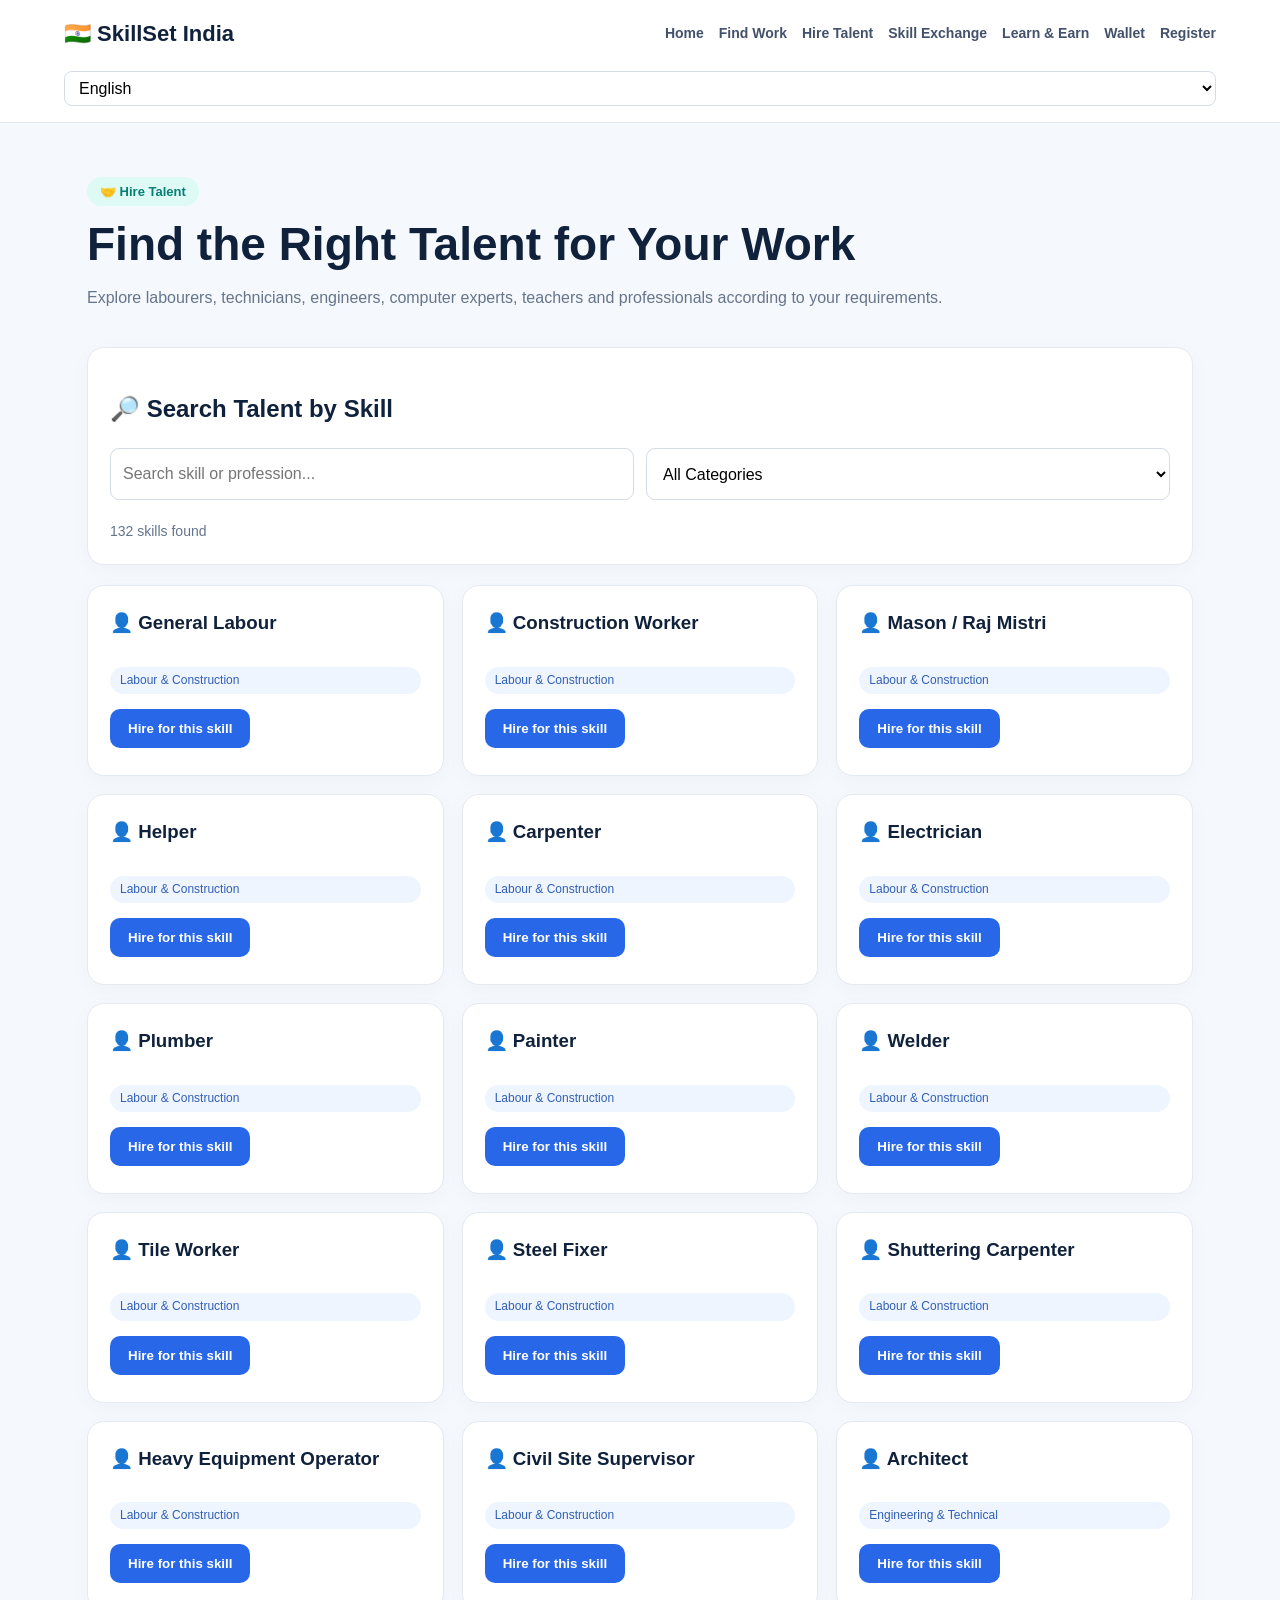
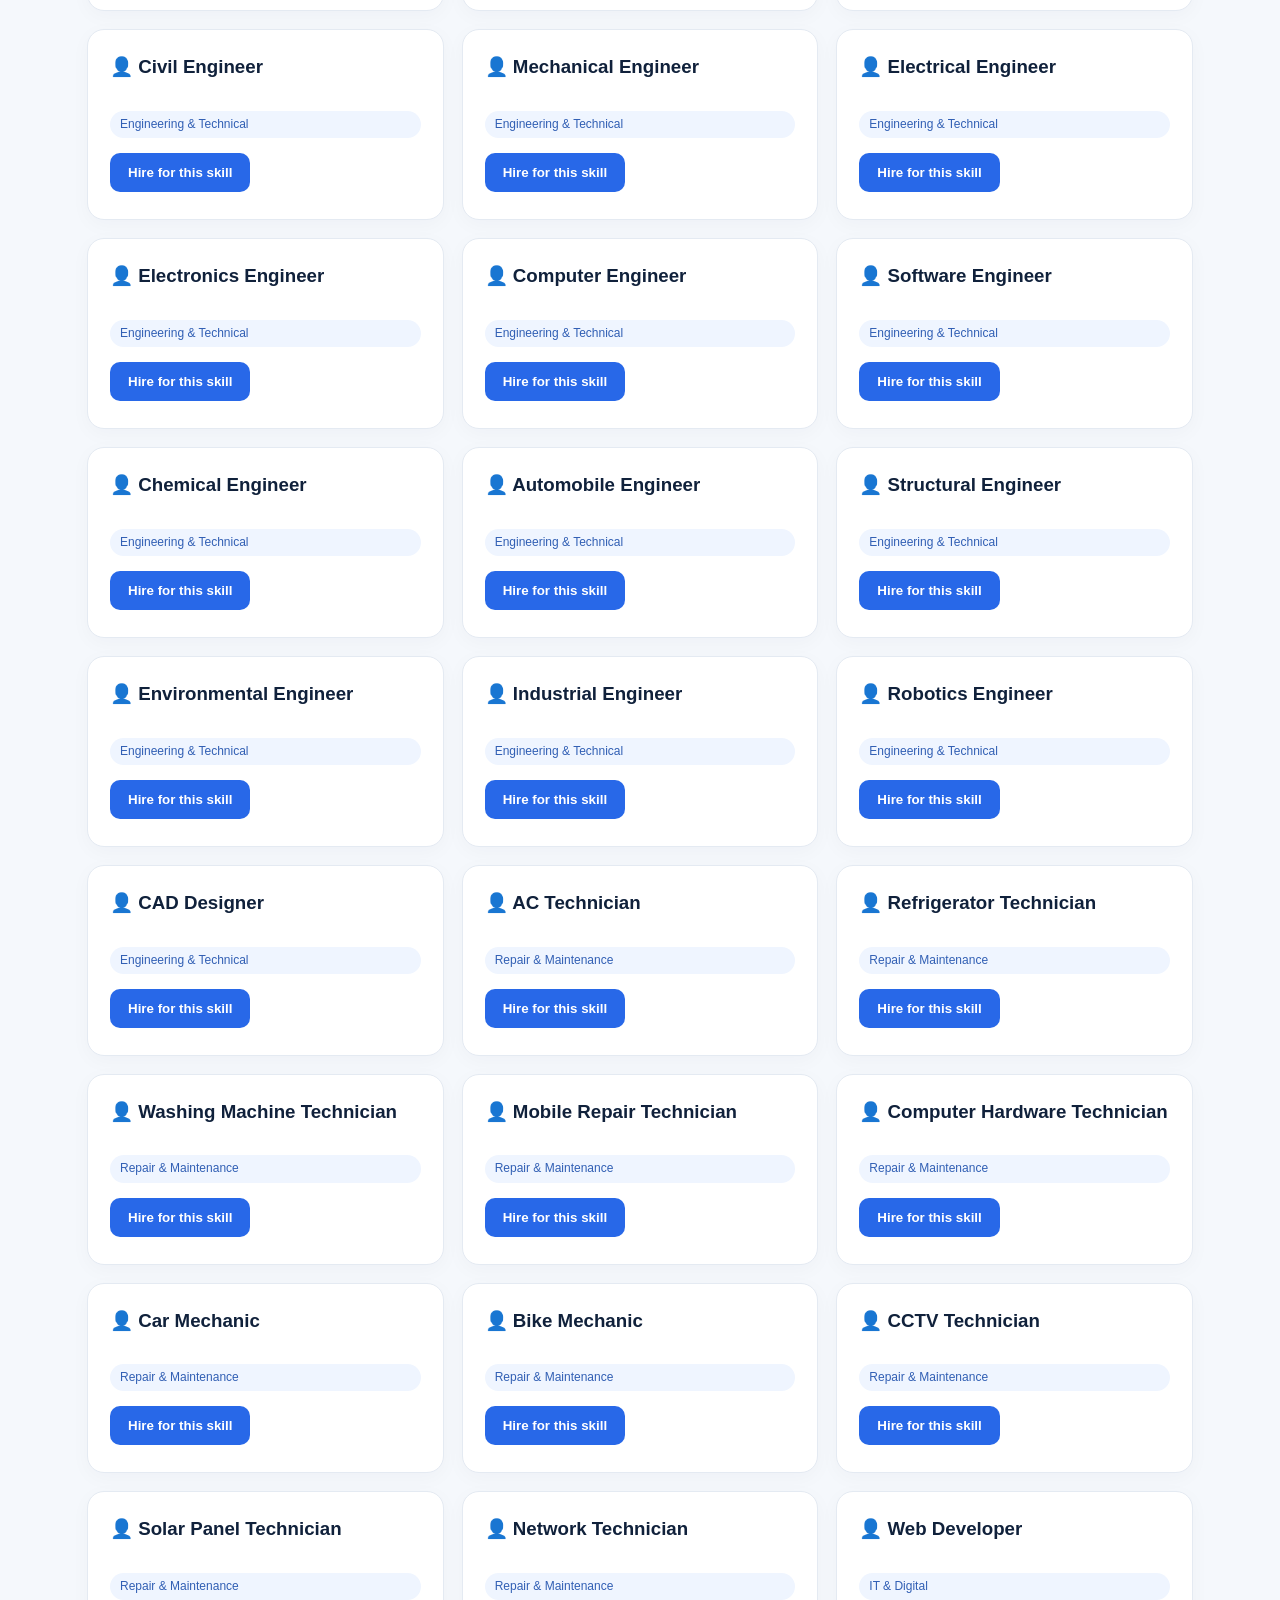
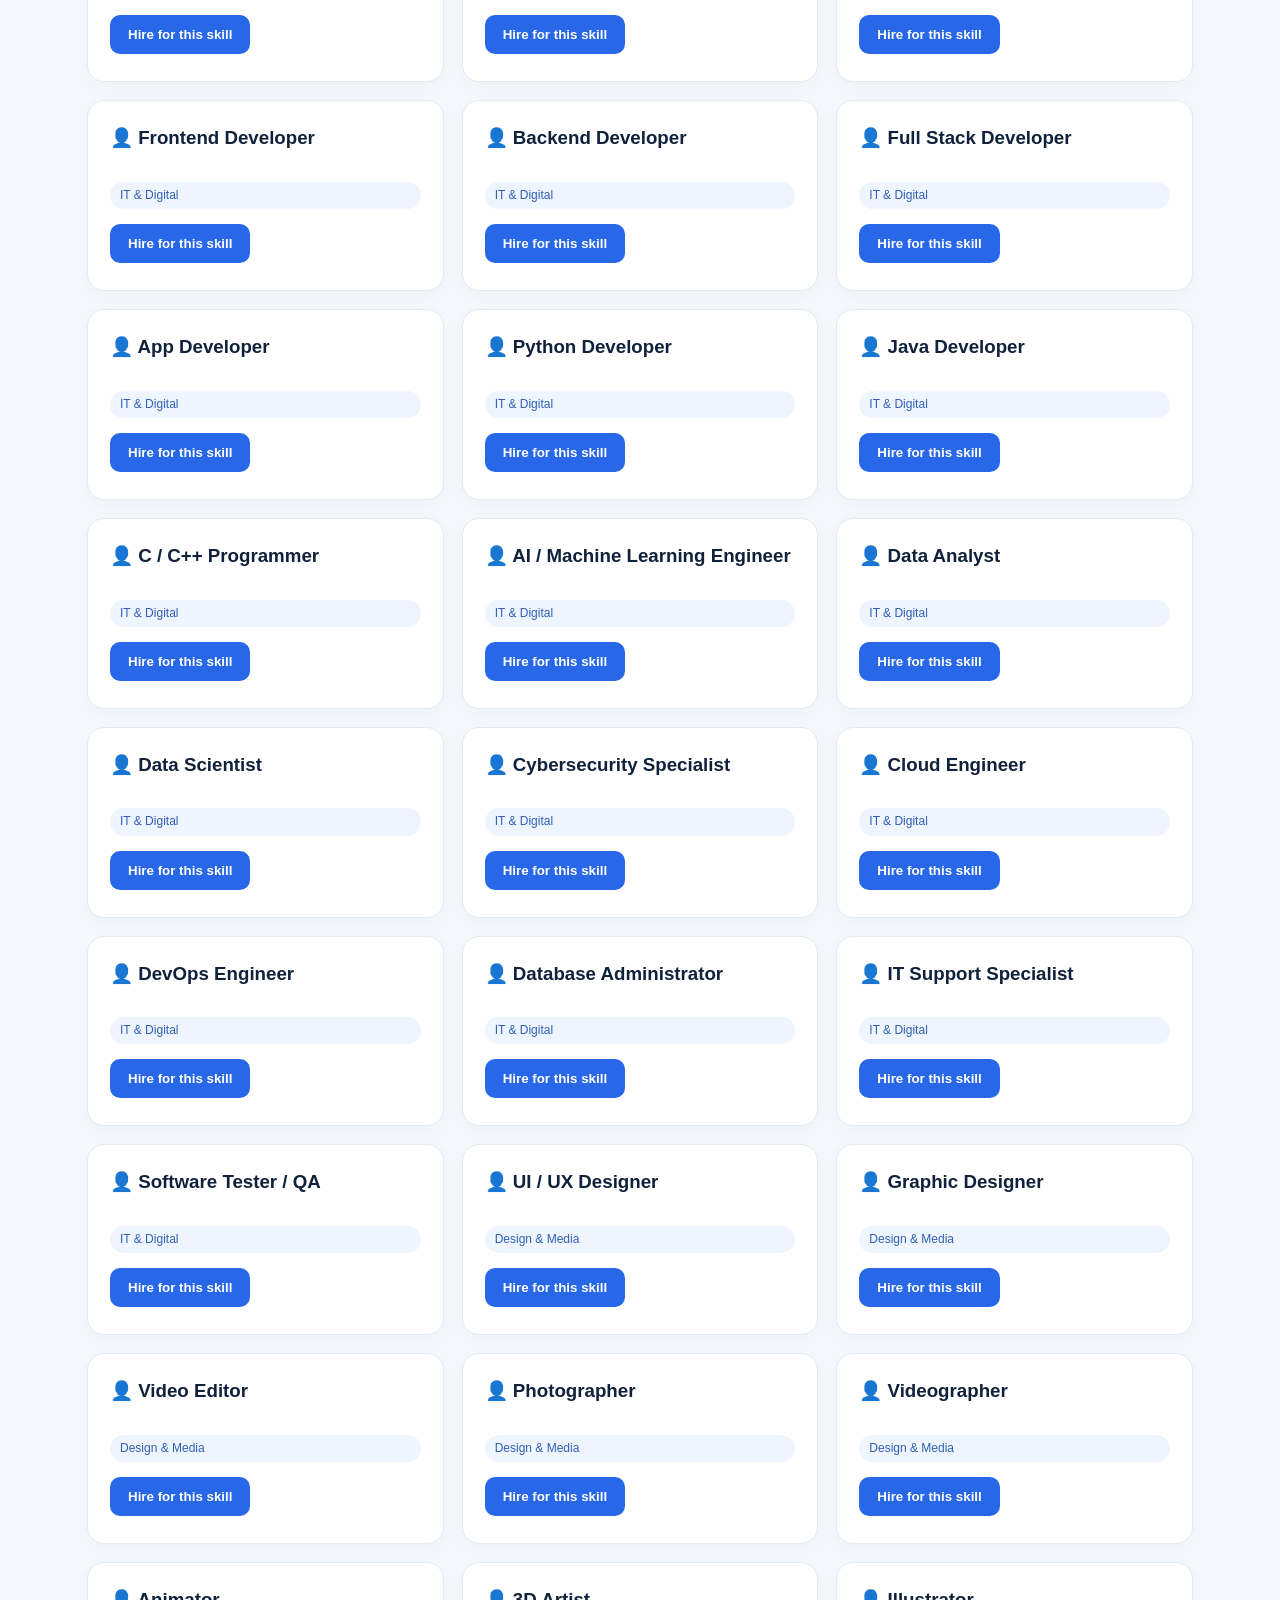
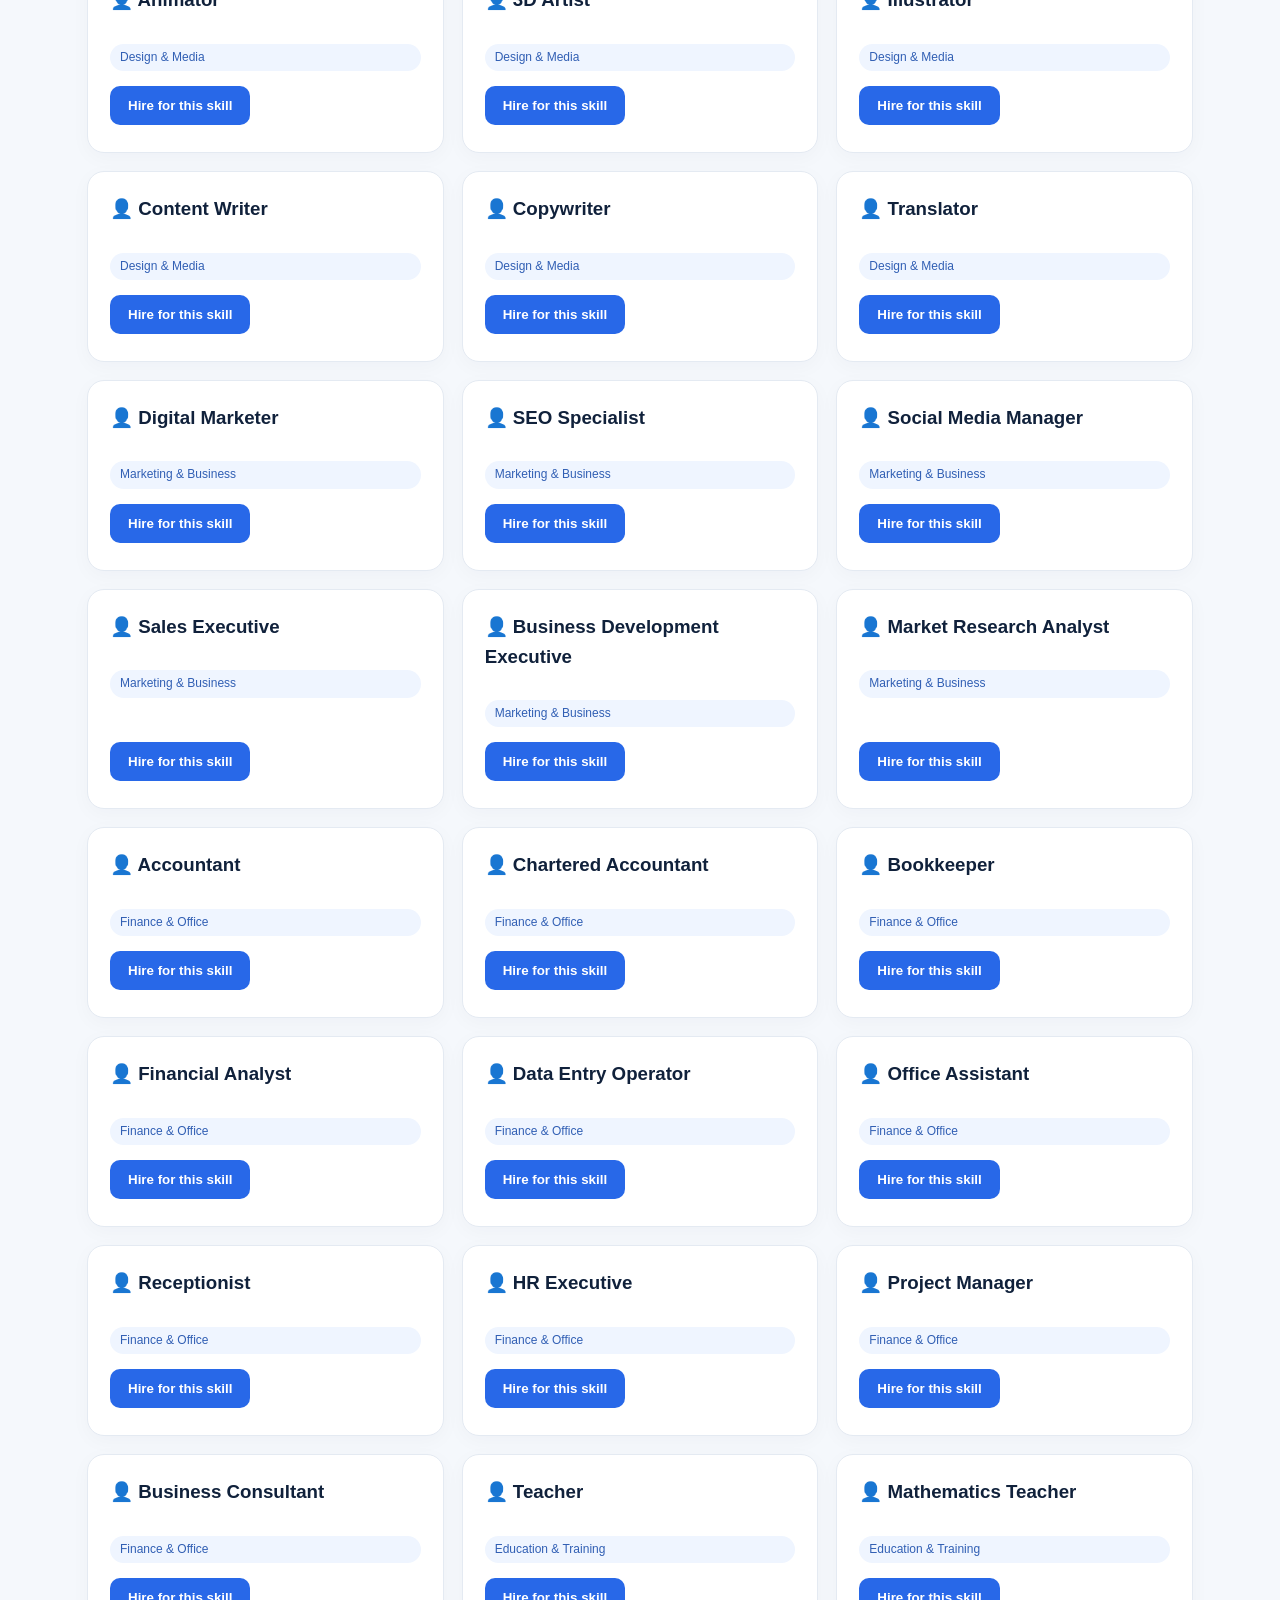
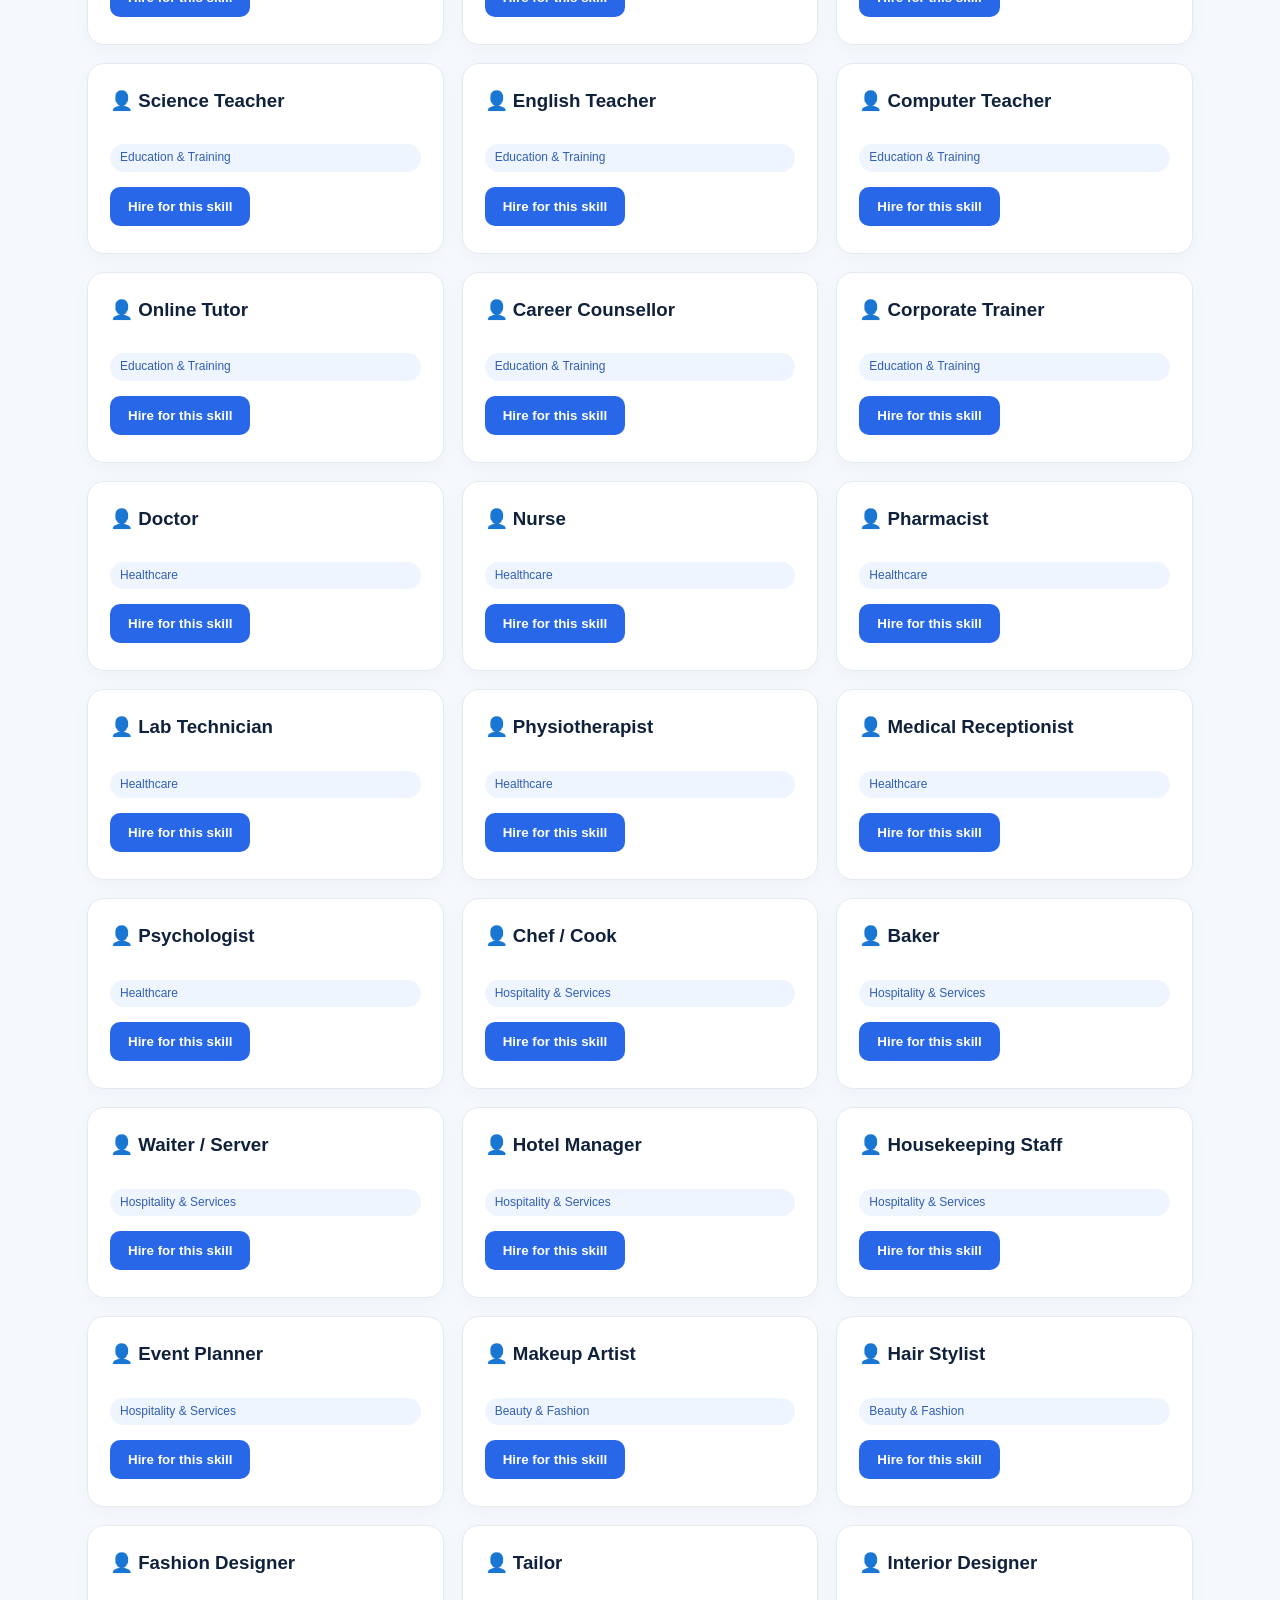
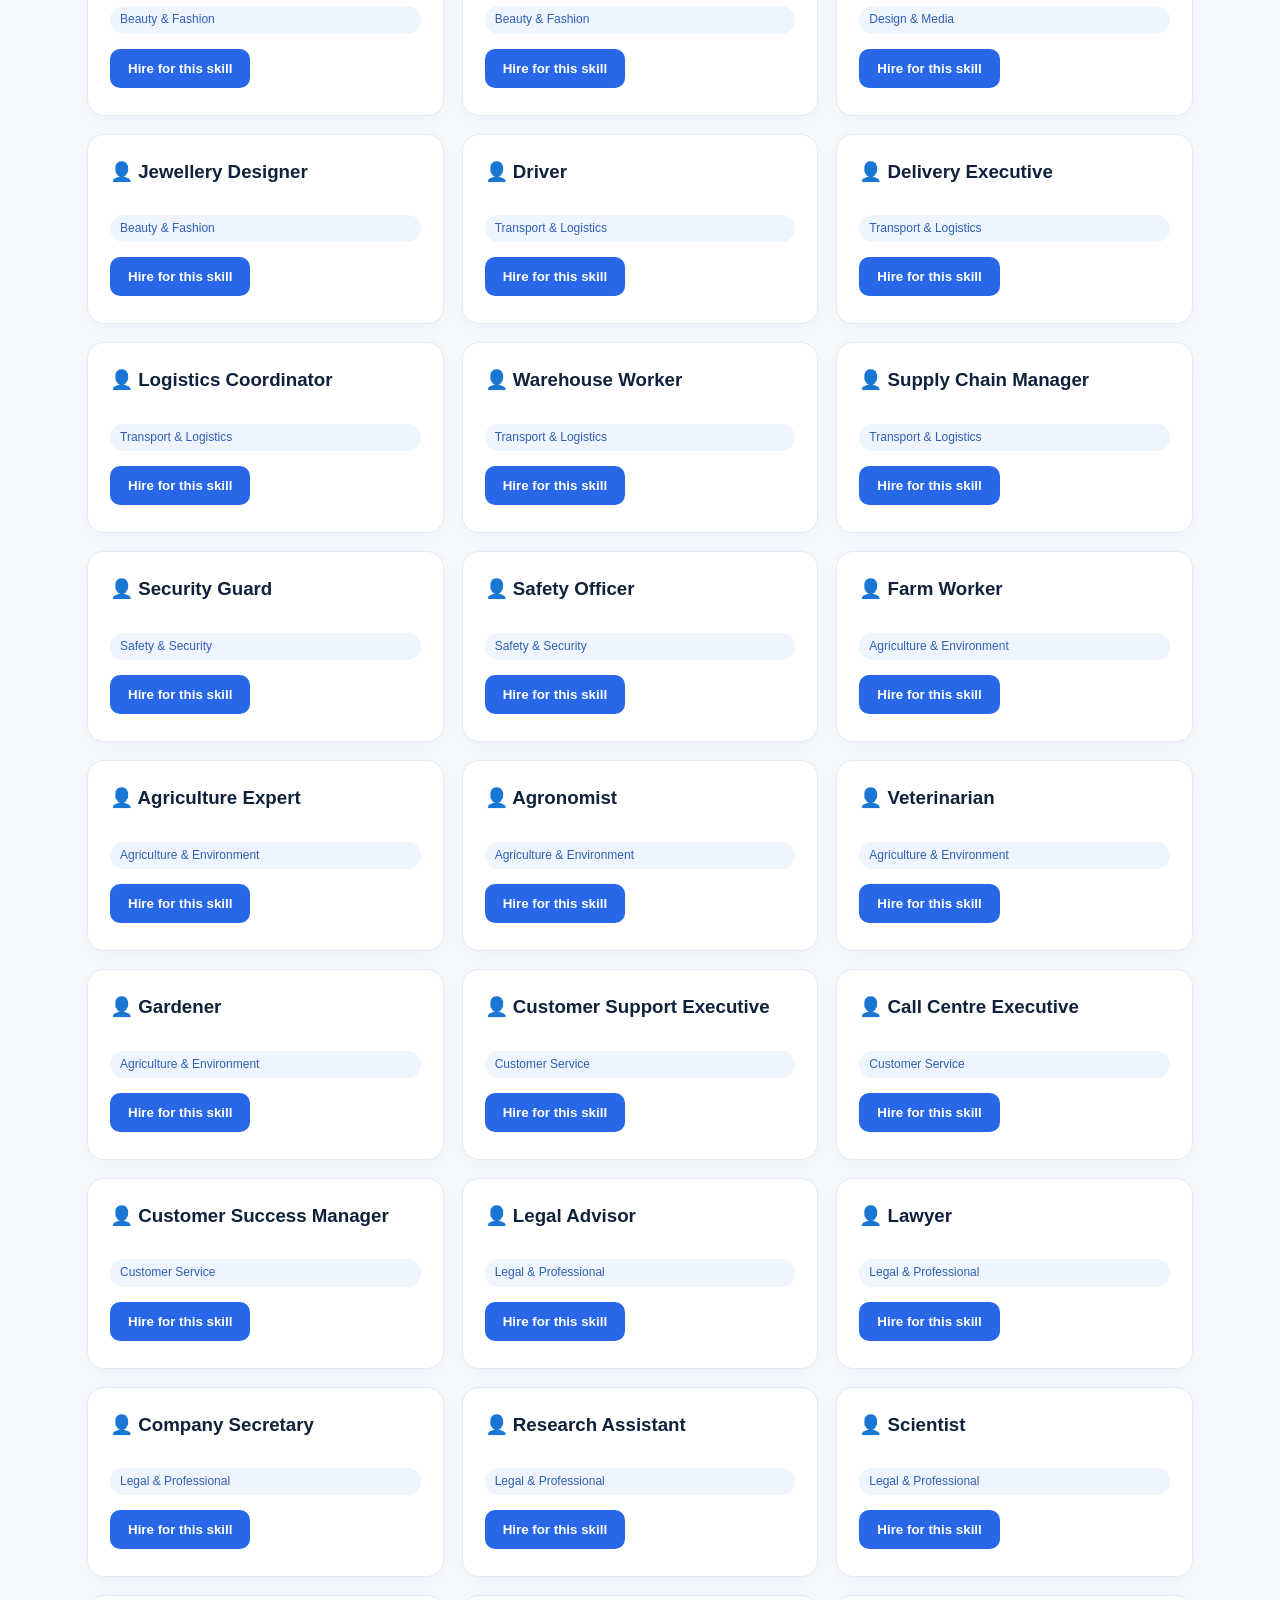
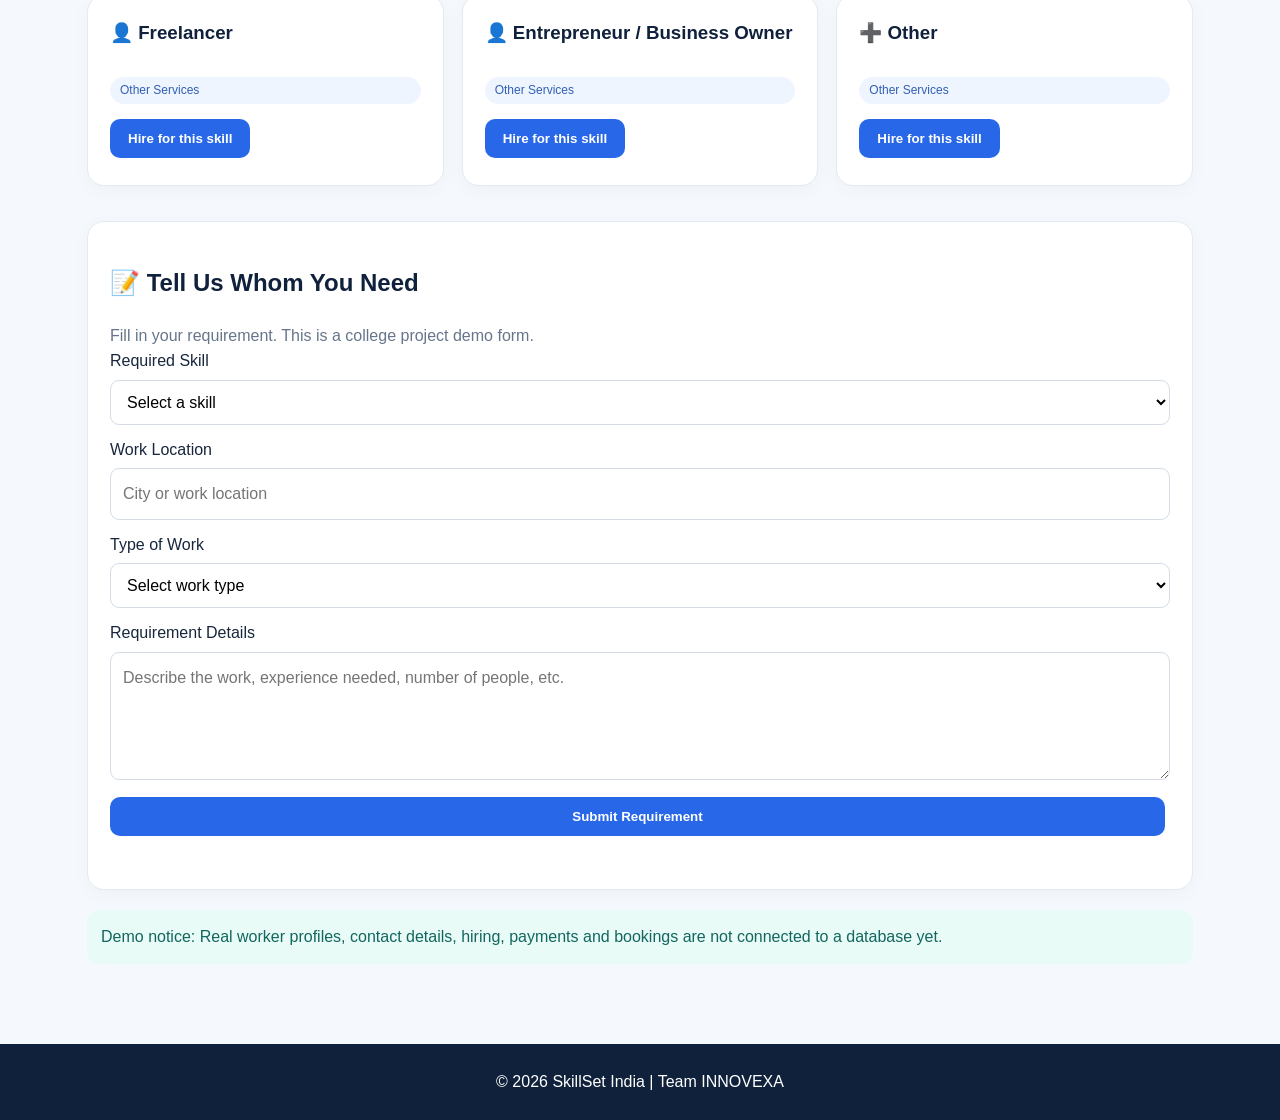
==== hire.html @ a75256fe "Add files via upload" ====
<!DOCTYPE html>
<html lang="en">
<head>
  <meta charset="UTF-8">
  <meta name="viewport" content="width=device-width, initial-scale=1.0">
  <title>Hire Talent | SkillSet India</title>
  <link rel="stylesheet" href="style.css">

  <style>
    .page-tools {
      display: grid;
      grid-template-columns: repeat(auto-fit, minmax(220px, 1fr));
      gap: 12px;
      margin: 20px 0;
    }

    .page-tools input,
    .page-tools select,
    .hire-form input,
    .hire-form select,
    .hire-form textarea {
      width: 100%;
      padding: 12px;
      border: 1px solid #d5dce5;
      border-radius: 9px;
      box-sizing: border-box;
      font: inherit;
    }

    .skill-card {
      display: flex;
      flex-direction: column;
      gap: 10px;
    }

    .skill-card p { line-height: 1.5; }

    .skill-actions {
      display: flex;
      flex-wrap: wrap;
      gap: 8px;
      margin-top: auto;
    }

    .hire-form {
      display: grid;
      gap: 12px;
    }

    .hire-form label {
      display: grid;
      gap: 6px;
    }

    .small-note {
      color: #64748b;
      font-size: 14px;
    }

    .empty-state {
      display: none;
      padding: 20px;
      text-align: center;
    }

    .language-control {
      padding: 7px 10px;
      border: 1px solid #d5dce5;
      border-radius: 8px;
      font: inherit;
      cursor: pointer;
    }
  </style>
</head>

<body>

<header class="navbar">
  <a class="logo" href="index.html">🇮🇳 SkillSet India</a>

  <nav>
    <a href="index.html" data-en="Home" data-hi="होम">Home</a>
    <a href="jobs.html" data-en="Find Work" data-hi="काम खोजें">Find Work</a>
    <a href="hire.html" data-en="Hire Talent" data-hi="काम पर रखें">Hire Talent</a>
    <a href="skills.html" data-en="Skill Exchange" data-hi="कौशल साझा करें">Skill Exchange</a>
    <a href="learn.html" data-en="Learn & Earn" data-hi="सीखें और कमाएँ">Learn & Earn</a>
    <a href="wallet.html" data-en="Wallet" data-hi="वॉलेट">Wallet</a>
    <a href="register.html" data-en="Register" data-hi="रजिस्टर करें">Register</a>
  </nav>

  <select id="siteLanguage" class="language-control" aria-label="Select language">
    <option value="en">English</option>
    <option value="hi">हिन्दी</option>
  </select>
</header>

<main class="container">

  <section class="page-title">
    <span class="badge" data-en="🤝 Hire Talent" data-hi="🤝 लोगों को काम पर रखें">
      🤝 Hire Talent
    </span>

    <h1
      data-en="Find the Right Talent for Your Work"
      data-hi="अपने काम के लिए सही व्यक्ति खोजें">
      Find the Right Talent for Your Work
    </h1>

    <p
      data-en="Explore labourers, technicians, engineers, computer experts, teachers and professionals according to your requirements."
      data-hi="अपनी ज़रूरत के अनुसार मज़दूर, तकनीशियन, इंजीनियर, कंप्यूटर विशेषज्ञ, शिक्षक और अन्य पेशेवर खोजें।">
      Explore labourers, technicians, engineers, computer experts, teachers and professionals according to your requirements.
    </p>
  </section>

  <section class="card">
    <h2 data-en="🔎 Search Talent by Skill" data-hi="🔎 कौशल के अनुसार लोगों को खोजें">
      🔎 Search Talent by Skill
    </h2>

    <div class="page-tools">
      <input
        id="skillSearch"
        type="search"
        data-placeholder-en="Search skill or profession..."
        data-placeholder-hi="कौशल या पेशा खोजें..."
        placeholder="Search skill or profession...">

      <select id="categoryFilter" aria-label="Filter by category">
        <option value="" data-en="All Categories" data-hi="सभी श्रेणियाँ">
          All Categories
        </option>
      </select>
    </div>

    <p id="resultCount" class="small-note" aria-live="polite"></p>
  </section>

  <section id="skillResults" class="grid"></section>

  <div id="emptyState" class="card empty-state">
    <h3 data-en="Skill not found?" data-hi="कौशल नहीं मिला?">Skill not found?</h3>

    <p
      data-en="Choose Other Skill and enter your requirement."
      data-hi="Other Skill चुनें और अपनी ज़रूरत लिखें।">
      Choose Other Skill and enter your requirement.
    </p>

    <button
      class="btn"
      type="button"
      onclick="selectOther()"
      data-en="Add Other Skill"
      data-hi="अन्य कौशल जोड़ें">
      Add Other Skill
    </button>
  </div>

  <section class="card" id="requirementSection" style="margin-top:30px">
    <h2 data-en="📝 Tell Us Whom You Need" data-hi="📝 बताएं आपको किस व्यक्ति की ज़रूरत है">
      📝 Tell Us Whom You Need
    </h2>

    <p
      data-en="Fill in your requirement. This is a college project demo form."
      data-hi="अपनी ज़रूरत की जानकारी भरें। यह कॉलेज प्रोजेक्ट का डेमो फ़ॉर्म है।">
      Fill in your requirement. This is a college project demo form.
    </p>

    <form id="hireForm" class="hire-form">

      <label>
        <span data-en="Required Skill" data-hi="ज़रूरी कौशल">Required Skill</span>
        <select id="requiredSkill" required>
          <option value="" data-en="Select a skill" data-hi="कौशल चुनें">
            Select a skill
          </option>
        </select>
      </label>

      <label id="otherSkillLabel" style="display:none">
        <span data-en="Enter Your Skill / Profession" data-hi="अपना कौशल / पेशा लिखें">
          Enter Your Skill / Profession
        </span>

        <input
          id="otherSkill"
          type="text"
          data-placeholder-en="Example: Robotics Engineer"
          data-placeholder-hi="उदाहरण: रोबोटिक्स इंजीनियर"
          placeholder="Example: Robotics Engineer">
      </label>

      <label>
        <span data-en="Work Location" data-hi="काम की जगह">Work Location</span>
        <input
          id="workLocation"
          type="text"
          data-placeholder-en="City or work location"
          data-placeholder-hi="शहर या काम की जगह"
          placeholder="City or work location"
          required>
      </label>

      <label>
        <span data-en="Type of Work" data-hi="काम का प्रकार">Type of Work</span>

        <select id="workType" required>
          <option value="" data-en="Select work type" data-hi="काम का प्रकार चुनें">Select work type</option>
          <option value="Full-time" data-en="Full-time" data-hi="पूर्णकालिक">Full-time</option>
          <option value="Part-time" data-en="Part-time" data-hi="अंशकालिक">Part-time</option>
          <option value="Contract" data-en="Contract" data-hi="अनुबंध">Contract</option>
          <option value="Freelance" data-en="Freelance" data-hi="फ्रीलांस">Freelance</option>
          <option value="Temporary / Daily Work" data-en="Temporary / Daily Work" data-hi="अस्थायी / दैनिक काम">Temporary / Daily Work</option>
          <option value="Internship" data-en="Internship" data-hi="इंटर्नशिप">Internship</option>
        </select>
      </label>

      <label>
        <span data-en="Requirement Details" data-hi="काम की पूरी जानकारी">
          Requirement Details
        </span>

        <textarea
          id="requirementDetails"
          rows="4"
          data-placeholder-en="Describe the work, experience needed, number of people, etc."
          data-placeholder-hi="काम, ज़रूरी अनुभव, लोगों की संख्या आदि के बारे में बताएं।"
          placeholder="Describe the work, experience needed, number of people, etc."></textarea>
      </label>

      <button class="btn" type="submit"
        data-en="Submit Requirement" data-hi="ज़रूरत सबमिट करें">
        Submit Requirement
      </button>

      <p id="formMessage" class="small-note" aria-live="polite"></p>
    </form>
  </section>

  <div
    class="notice"
    data-en="Demo notice: Real worker profiles, contact details, hiring, payments and bookings are not connected to a database yet."
    data-hi="डेमो सूचना: वास्तविक कामगारों की प्रोफ़ाइल, संपर्क विवरण, भर्ती, भुगतान और बुकिंग अभी किसी डेटाबेस से जुड़े नहीं हैं।">
    Demo notice: Real worker profiles, contact details, hiring, payments and bookings are not connected to a database yet.
  </div>

</main>

<footer>© 2026 SkillSet India | Team INNOVEXA</footer>

<script>
const skills = [
  ["General Labour","Labour & Construction"],
  ["Construction Worker","Labour & Construction"],
  ["Mason / Raj Mistri","Labour & Construction"],
  ["Helper","Labour & Construction"],
  ["Carpenter","Labour & Construction"],
  ["Electrician","Labour & Construction"],
  ["Plumber","Labour & Construction"],
  ["Painter","Labour & Construction"],
  ["Welder","Labour & Construction"],
  ["Tile Worker","Labour & Construction"],
  ["Steel Fixer","Labour & Construction"],
  ["Shuttering Carpenter","Labour & Construction"],
  ["Heavy Equipment Operator","Labour & Construction"],
  ["Civil Site Supervisor","Labour & Construction"],

  ["Architect","Engineering & Technical"],
  ["Civil Engineer","Engineering & Technical"],
  ["Mechanical Engineer","Engineering & Technical"],
  ["Electrical Engineer","Engineering & Technical"],
  ["Electronics Engineer","Engineering & Technical"],
  ["Computer Engineer","Engineering & Technical"],
  ["Software Engineer","Engineering & Technical"],
  ["Chemical Engineer","Engineering & Technical"],
  ["Automobile Engineer","Engineering & Technical"],
  ["Structural Engineer","Engineering & Technical"],
  ["Environmental Engineer","Engineering & Technical"],
  ["Industrial Engineer","Engineering & Technical"],
  ["Robotics Engineer","Engineering & Technical"],
  ["CAD Designer","Engineering & Technical"],

  ["AC Technician","Repair & Maintenance"],
  ["Refrigerator Technician","Repair & Maintenance"],
  ["Washing Machine Technician","Repair & Maintenance"],
  ["Mobile Repair Technician","Repair & Maintenance"],
  ["Computer Hardware Technician","Repair & Maintenance"],
  ["Car Mechanic","Repair & Maintenance"],
  ["Bike Mechanic","Repair & Maintenance"],
  ["CCTV Technician","Repair & Maintenance"],
  ["Solar Panel Technician","Repair & Maintenance"],
  ["Network Technician","Repair & Maintenance"],

  ["Web Developer","IT & Digital"],
  ["Frontend Developer","IT & Digital"],
  ["Backend Developer","IT & Digital"],
  ["Full Stack Developer","IT & Digital"],
  ["App Developer","IT & Digital"],
  ["Python Developer","IT & Digital"],
  ["Java Developer","IT & Digital"],
  ["C / C++ Programmer","IT & Digital"],
  ["AI / Machine Learning Engineer","IT & Digital"],
  ["Data Analyst","IT & Digital"],
  ["Data Scientist","IT & Digital"],
  ["Cybersecurity Specialist","IT & Digital"],
  ["Cloud Engineer","IT & Digital"],
  ["DevOps Engineer","IT & Digital"],
  ["Database Administrator","IT & Digital"],
  ["IT Support Specialist","IT & Digital"],
  ["Software Tester / QA","IT & Digital"],

  ["UI / UX Designer","Design & Media"],
  ["Graphic Designer","Design & Media"],
  ["Video Editor","Design & Media"],
  ["Photographer","Design & Media"],
  ["Videographer","Design & Media"],
  ["Animator","Design & Media"],
  ["3D Artist","Design & Media"],
  ["Illustrator","Design & Media"],
  ["Content Writer","Design & Media"],
  ["Copywriter","Design & Media"],
  ["Translator","Design & Media"],

  ["Digital Marketer","Marketing & Business"],
  ["SEO Specialist","Marketing & Business"],
  ["Social Media Manager","Marketing & Business"],
  ["Sales Executive","Marketing & Business"],
  ["Business Development Executive","Marketing & Business"],
  ["Market Research Analyst","Marketing & Business"],

  ["Accountant","Finance & Office"],
  ["Chartered Accountant","Finance & Office"],
  ["Bookkeeper","Finance & Office"],
  ["Financial Analyst","Finance & Office"],
  ["Data Entry Operator","Finance & Office"],
  ["Office Assistant","Finance & Office"],
  ["Receptionist","Finance & Office"],
  ["HR Executive","Finance & Office"],
  ["Project Manager","Finance & Office"],
  ["Business Consultant","Finance & Office"],

  ["Teacher","Education & Training"],
  ["Mathematics Teacher","Education & Training"],
  ["Science Teacher","Education & Training"],
  ["English Teacher","Education & Training"],
  ["Computer Teacher","Education & Training"],
  ["Online Tutor","Education & Training"],
  ["Career Counsellor","Education & Training"],
  ["Corporate Trainer","Education & Training"],

  ["Doctor","Healthcare"],
  ["Nurse","Healthcare"],
  ["Pharmacist","Healthcare"],
  ["Lab Technician","Healthcare"],
  ["Physiotherapist","Healthcare"],
  ["Medical Receptionist","Healthcare"],
  ["Psychologist","Healthcare"],

  ["Chef / Cook","Hospitality & Services"],
  ["Baker","Hospitality & Services"],
  ["Waiter / Server","Hospitality & Services"],
  ["Hotel Manager","Hospitality & Services"],
  ["Housekeeping Staff","Hospitality & Services"],
  ["Event Planner","Hospitality & Services"],

  ["Makeup Artist","Beauty & Fashion"],
  ["Hair Stylist","Beauty & Fashion"],
  ["Fashion Designer","Beauty & Fashion"],
  ["Tailor","Beauty & Fashion"],
  ["Interior Designer","Design & Media"],
  ["Jewellery Designer","Beauty & Fashion"],

  ["Driver","Transport & Logistics"],
  ["Delivery Executive","Transport & Logistics"],
  ["Logistics Coordinator","Transport & Logistics"],
  ["Warehouse Worker","Transport & Logistics"],
  ["Supply Chain Manager","Transport & Logistics"],

  ["Security Guard","Safety & Security"],
  ["Safety Officer","Safety & Security"],

  ["Farm Worker","Agriculture & Environment"],
  ["Agriculture Expert","Agriculture & Environment"],
  ["Agronomist","Agriculture & Environment"],
  ["Veterinarian","Agriculture & Environment"],
  ["Gardener","Agriculture & Environment"],

  ["Customer Support Executive","Customer Service"],
  ["Call Centre Executive","Customer Service"],
  ["Customer Success Manager","Customer Service"],

  ["Legal Advisor","Legal & Professional"],
  ["Lawyer","Legal & Professional"],
  ["Company Secretary","Legal & Professional"],
  ["Research Assistant","Legal & Professional"],
  ["Scientist","Legal & Professional"],

  ["Freelancer","Other Services"],
  ["Entrepreneur / Business Owner","Other Services"],
  ["Other","Other Services"]
];

const skillTranslations = {
  "General Labour":"सामान्य मज़दूर",
  "Construction Worker":"निर्माण मज़दूर",
  "Mason / Raj Mistri":"राज मिस्त्री",
  "Helper":"सहायक",
  "Carpenter":"बढ़ई",
  "Electrician":"इलेक्ट्रीशियन",
  "Plumber":"प्लंबर",
  "Painter":"पेंटर",
  "Welder":"वेल्डर",
  "Tile Worker":"टाइल लगाने वाला",
  "Steel Fixer":"सरिया बाँधने वाला",
  "Shuttering Carpenter":"शटरिंग बढ़ई",
  "Heavy Equipment Operator":"भारी मशीन ऑपरेटर",
  "Civil Site Supervisor":"सिविल साइट सुपरवाइज़र",
  "Architect":"वास्तुकार",
  "Civil Engineer":"सिविल इंजीनियर",
  "Mechanical Engineer":"मैकेनिकल इंजीनियर",
  "Electrical Engineer":"इलेक्ट्रिकल इंजीनियर",
  "Electronics Engineer":"इलेक्ट्रॉनिक्स इंजीनियर",
  "Computer Engineer":"कंप्यूटर इंजीनियर",
  "Software Engineer":"सॉफ्टवेयर इंजीनियर",
  "Chemical Engineer":"केमिकल इंजीनियर",
  "Automobile Engineer":"ऑटोमोबाइल इंजीनियर",
  "Structural Engineer":"स्ट्रक्चरल इंजीनियर",
  "Environmental Engineer":"पर्यावरण इंजीनियर",
  "Industrial Engineer":"इंडस्ट्रियल इंजीनियर",
  "Robotics Engineer":"रोबोटिक्स इंजीनियर",
  "CAD Designer":"सीएडी डिज़ाइनर",
  "AC Technician":"एसी तकनीशियन",
  "Refrigerator Technician":"फ्रिज तकनीशियन",
  "Washing Machine Technician":"वॉशिंग मशीन तकनीशियन",
  "Mobile Repair Technician":"मोबाइल रिपेयर तकनीशियन",
  "Computer Hardware Technician":"कंप्यूटर हार्डवेयर तकनीशियन",
  "Car Mechanic":"कार मैकेनिक",
  "Bike Mechanic":"बाइक मैकेनिक",
  "CCTV Technician":"सीसीटीवी तकनीशियन",
  "Solar Panel Technician":"सोलर पैनल तकनीशियन",
  "Network Technician":"नेटवर्क तकनीशियन",
  "Web Developer":"वेब डेवलपर",
  "Frontend Developer":"फ्रंटएंड डेवलपर",
  "Backend Developer":"बैकएंड डेवलपर",
  "Full Stack Developer":"फुल स्टैक डेवलपर",
  "App Developer":"ऐप डेवलपर",
  "Python Developer":"पायथन डेवलपर",
  "Java Developer":"जावा डेवलपर",
  "C / C++ Programmer":"सी / सी++ प्रोग्रामर",
  "AI / Machine Learning Engineer":"एआई / मशीन लर्निंग इंजीनियर",
  "Data Analyst":"डेटा विश्लेषक",
  "Data Scientist":"डेटा साइंटिस्ट",
  "Cybersecurity Specialist":"साइबर सुरक्षा विशेषज्ञ",
  "Cloud Engineer":"क्लाउड इंजीनियर",
  "DevOps Engineer":"डेवऑप्स इंजीनियर",
  "Database Administrator":"डेटाबेस एडमिनिस्ट्रेटर",
  "IT Support Specialist":"आईटी सपोर्ट विशेषज्ञ",
  "Software Tester / QA":"सॉफ्टवेयर टेस्टर / क्यूए",
  "UI / UX Designer":"यूआई / यूएक्स डिज़ाइनर",
  "Graphic Designer":"ग्राफिक डिज़ाइनर",
  "Video Editor":"वीडियो एडिटर",
  "Photographer":"फोटोग्राफर",
  "Videographer":"वीडियोग्राफर",
  "Animator":"एनिमेटर",
  "3D Artist":"3डी कलाकार",
  "Illustrator":"इलस्ट्रेटर",
  "Content Writer":"कंटेंट राइटर",
  "Copywriter":"कॉपीराइटर",
  "Translator":"अनुवादक",
  "Digital Marketer":"डिजिटल मार्केटर",
  "SEO Specialist":"एसईओ विशेषज्ञ",
  "Social Media Manager":"सोशल मीडिया मैनेजर",
  "Sales Executive":"सेल्स एग्जीक्यूटिव",
  "Business Development Executive":"बिज़नेस डेवलपमेंट एग्जीक्यूटिव",
  "Market Research Analyst":"मार्केट रिसर्च विश्लेषक",
  "Accountant":"लेखाकार",
  "Chartered Accountant":"चार्टर्ड अकाउंटेंट",
  "Bookkeeper":"बुककीपर",
  "Financial Analyst":"वित्तीय विश्लेषक",
  "Data Entry Operator":"डेटा एंट्री ऑपरेटर",
  "Office Assistant":"ऑफिस सहायक",
  "Receptionist":"रिसेप्शनिस्ट",
  "HR Executive":"एचआर एग्जीक्यूटिव",
  "Project Manager":"प्रोजेक्ट मैनेजर",
  "Business Consultant":"बिज़नेस सलाहकार",
  "Teacher":"शिक्षक",
  "Mathematics Teacher":"गणित शिक्षक",
  "Science Teacher":"विज्ञान शिक्षक",
  "English Teacher":"अंग्रेज़ी शिक्षक",
  "Computer Teacher":"कंप्यूटर शिक्षक",
  "Online Tutor":"ऑनलाइन ट्यूटर",
  "Career Counsellor":"करियर सलाहकार",
  "Corporate Trainer":"कॉर्पोरेट ट्रेनर",
  "Doctor":"डॉक्टर",
  "Nurse":"नर्स",
  "Pharmacist":"फार्मासिस्ट",
  "Lab Technician":"लैब तकनीशियन",
  "Physiotherapist":"फिजियोथेरेपिस्ट",
  "Medical Receptionist":"मेडिकल रिसेप्शनिस्ट",
  "Psychologist":"मनोवैज्ञानिक",
  "Chef / Cook":"शेफ / रसोइया",
  "Baker":"बेकर",
  "Waiter / Server":"वेटर / सर्वर",
  "Hotel Manager":"होटल मैनेजर",
  "Housekeeping Staff":"हाउसकीपिंग कर्मचारी",
  "Event Planner":"इवेंट प्लानर",
  "Makeup Artist":"मेकअप आर्टिस्ट",
  "Hair Stylist":"हेयर स्टाइलिस्ट",
  "Fashion Designer":"फैशन डिज़ाइनर",
  "Tailor":"दर्जी",
  "Interior Designer":"इंटीरियर डिज़ाइनर",
  "Jewellery Designer":"ज्वेलरी डिज़ाइनर",
  "Driver":"ड्राइवर",
  "Delivery Executive":"डिलीवरी कर्मचारी",
  "Logistics Coordinator":"लॉजिस्टिक्स कोऑर्डिनेटर",
  "Warehouse Worker":"गोदाम कर्मचारी",
  "Supply Chain Manager":"सप्लाई चेन मैनेजर",
  "Security Guard":"सुरक्षा गार्ड",
  "Safety Officer":"सेफ्टी ऑफिसर",
  "Farm Worker":"खेत मज़दूर",
  "Agriculture Expert":"कृषि विशेषज्ञ",
  "Agronomist":"कृषि वैज्ञानिक",
  "Veterinarian":"पशु चिकित्सक",
  "Gardener":"माली",
  "Customer Support Executive":"कस्टमर सपोर्ट एग्जीक्यूटिव",
  "Call Centre Executive":"कॉल सेंटर एग्जीक्यूटिव",
  "Customer Success Manager":"कस्टमर सक्सेस मैनेजर",
  "Legal Advisor":"कानूनी सलाहकार",
  "Lawyer":"वकील",
  "Company Secretary":"कंपनी सचिव",
  "Research Assistant":"रिसर्च सहायक",
  "Scientist":"वैज्ञानिक",
  "Freelancer":"फ्रीलांसर",
  "Entrepreneur / Business Owner":"उद्यमी / व्यवसाय मालिक",
  "Other":"अन्य"
};

const categoryTranslations = {
  "Labour & Construction":"मज़दूरी और निर्माण",
  "Engineering & Technical":"इंजीनियरिंग और तकनीकी",
  "Repair & Maintenance":"मरम्मत और रखरखाव",
  "IT & Digital":"आईटी और डिजिटल",
  "Design & Media":"डिज़ाइन और मीडिया",
  "Marketing & Business":"मार्केटिंग और व्यवसाय",
  "Finance & Office":"वित्त और कार्यालय",
  "Education & Training":"शिक्षा और प्रशिक्षण",
  "Healthcare":"स्वास्थ्य सेवाएँ",
  "Hospitality & Services":"आतिथ्य और सेवाएँ",
  "Beauty & Fashion":"ब्यूटी और फैशन",
  "Transport & Logistics":"परिवहन और लॉजिस्टिक्स",
  "Safety & Security":"सुरक्षा",
  "Agriculture & Environment":"कृषि और पर्यावरण",
  "Customer Service":"ग्राहक सेवा",
  "Legal & Professional":"कानूनी और पेशेवर सेवाएँ",
  "Other Services":"अन्य सेवाएँ"
};

const searchInput = document.getElementById("skillSearch");
const categoryFilter = document.getElementById("categoryFilter");
const results = document.getElementById("skillResults");
const count = document.getElementById("resultCount");
const emptyState = document.getElementById("emptyState");
const requiredSkill = document.getElementById("requiredSkill");
const otherSkillLabel = document.getElementById("otherSkillLabel");
const otherSkillInput = document.getElementById("otherSkill");
const languageSelect = document.getElementById("siteLanguage");

let currentLanguage = localStorage.getItem("skillset_language") || "en";

if (currentLanguage !== "hi") currentLanguage = "en";

function getSkillName(name) {
  return currentLanguage === "hi"
    ? (skillTranslations[name] || name)
    : name;
}

function getCategoryName(category) {
  return currentLanguage === "hi"
    ? (categoryTranslations[category] || category)
    : category;
}

function escapeHTML(value) {
  return String(value).replace(/[&<>"']/g, character => ({
    "&": "&amp;",
    "<": "&lt;",
    ">": "&gt;",
    '"': "&quot;",
    "'": "&#39;"
  })[character]);
}

function translateStaticContent() {
  document.documentElement.lang = currentLanguage;

  document.querySelectorAll("[data-en][data-hi]").forEach(element => {
    element.textContent = currentLanguage === "hi"
      ? element.dataset.hi
      : element.dataset.en;
  });

  document.querySelectorAll("[data-placeholder-en][data-placeholder-hi]").forEach(element => {
    element.placeholder = currentLanguage === "hi"
      ? element.dataset.placeholderHi
      : element.dataset.placeholderEn;
  });

  languageSelect.value = currentLanguage;

  renderCategoryOptions();
  renderRequiredSkillOptions();
  renderSkills();
}

function renderCategoryOptions() {
  const selectedCategory = categoryFilter.value;
  categoryFilter.innerHTML = "";

  const allOption = document.createElement("option");
  allOption.value = "";
  allOption.textContent = currentLanguage === "hi"
    ? "सभी श्रेणियाँ"
    : "All Categories";

  categoryFilter.appendChild(allOption);

  const categories = [...new Set(skills.map(item => item[1]))];

  categories.forEach(category => {
    const option = document.createElement("option");
    option.value = category;
    option.textContent = getCategoryName(category);
    categoryFilter.appendChild(option);
  });

  categoryFilter.value = selectedCategory;
}

function renderRequiredSkillOptions() {
  const selectedSkill = requiredSkill.value;
  requiredSkill.innerHTML = "";

  const firstOption = document.createElement("option");
  firstOption.value = "";
  firstOption.textContent = currentLanguage === "hi"
    ? "कौशल चुनें"
    : "Select a skill";

  requiredSkill.appendChild(firstOption);

  skills.forEach(([name]) => {
    const option = document.createElement("option");
    option.value = name;
    option.textContent = getSkillName(name);
    requiredSkill.appendChild(option);
  });

  requiredSkill.value = selectedSkill;
}

function renderSkills() {
  const query = searchInput.value.trim().toLowerCase();
  const category = categoryFilter.value;

  const filtered = skills.filter(([name, group]) => {
    const translatedName = getSkillName(name).toLowerCase();
    const translatedCategory = getCategoryName(group).toLowerCase();

    return (
      (
        name.toLowerCase().includes(query) ||
        translatedName.includes(query) ||
        group.toLowerCase().includes(query) ||
        translatedCategory.includes(query)
      ) &&
      (!category || group === category)
    );
  });

  results.innerHTML = filtered.map(([name, group]) => `
    <article class="card skill-card">
      <h3>${name === "Other" ? "➕" : "👤"} ${escapeHTML(getSkillName(name))}</h3>

      <span class="tag">${escapeHTML(getCategoryName(group))}</span>

      <div class="skill-actions">
        <button class="btn" type="button" data-pick="${escapeHTML(name)}">
          ${currentLanguage === "hi"
            ? "इस कौशल के लिए व्यक्ति चुनें"
            : "Hire for this skill"}
        </button>
      </div>
    </article>
  `).join("");

  count.textContent = currentLanguage === "hi"
    ? `${filtered.length} कौशल मिले`
    : `${filtered.length} skills found`;

  emptyState.style.display = filtered.length ? "none" : "block";

  results.querySelectorAll("[data-pick]").forEach(button => {
    button.addEventListener("click", () => {
      requiredSkill.value = button.dataset.pick;
      updateOtherField();

      document.getElementById("requirementSection").scrollIntoView({
        behavior: "smooth"
      });
    });
  });
}

function updateOtherField() {
  const isOther = requiredSkill.value === "Other";
  otherSkillLabel.style.display = isOther ? "grid" : "none";
  otherSkillInput.required = isOther;
}

function selectOther() {
  requiredSkill.value = "Other";
  updateOtherField();

  document.getElementById("requirementSection").scrollIntoView({
    behavior: "smooth"
  });

  otherSkillInput.focus();
}

searchInput.addEventListener("input", renderSkills);
categoryFilter.addEventListener("change", renderSkills);
requiredSkill.addEventListener("change", updateOtherField);

languageSelect.addEventListener("change", () => {
  currentLanguage = languageSelect.value === "hi" ? "hi" : "en";

  localStorage.setItem("skillset_language", currentLanguage);

  translateStaticContent();

  document.dispatchEvent(new CustomEvent("skillset-language-change", {
    detail: { language: currentLanguage }
  }));
});

document.addEventListener("skillset-language-change", event => {
  currentLanguage = event.detail?.language === "hi" ? "hi" : "en";
  translateStaticContent();
});

document.getElementById("hireForm").addEventListener("submit", function(event) {
  event.preventDefault();

  const selected = requiredSkill.value === "Other"
    ? otherSkillInput.value.trim()
    : requiredSkill.value;

  const request = {
    skill: selected,
    location: document.getElementById("workLocation").value.trim(),
    workType: document.getElementById("workType").value,
    details: document.getElementById("requirementDetails").value.trim(),
    createdAt: new Date().toISOString()
  };

  try {
    const saved = JSON.parse(
      localStorage.getItem("skillset_hire_requests") || "[]"
    );

    saved.push(request);

    localStorage.setItem(
      "skillset_hire_requests",
      JSON.stringify(saved)
    );

    document.getElementById("formMessage").textContent =
      currentLanguage === "hi"
        ? "डेमो अनुरोध इस ब्राउज़र में सेव हो गया। वास्तविक भर्ती सिस्टम जुड़ा नहीं है।"
        : "Demo requirement saved in this browser. Real hiring is not connected.";

    this.reset();
    updateOtherField();
    renderRequiredSkillOptions();

  } catch (error) {
    document.getElementById("formMessage").textContent =
      currentLanguage === "hi"
        ? "अनुरोध तैयार है, लेकिन ब्राउज़र स्टोरेज उपलब्ध नहीं है।"
        : "Requirement is ready, but browser storage was unavailable.";
  }
});

translateStaticContent();
updateOtherField();
</script>

<script src="script.js"></script>
<script src="language.js"></script>

</body>
</html>
---- style.css ----
*{box-sizing:border-box}
:root{--navy:#10213b;--blue:#2868e8;--teal:#12b8a6;--paper:#f5f8fc;--muted:#66758a}
body{margin:0;font-family:Arial,Helvetica,sans-serif;background:var(--paper);color:#17263d;line-height:1.6}
a{text-decoration:none;color:inherit}
.navbar{background:white;padding:16px 5%;display:flex;align-items:center;justify-content:space-between;gap:20px;flex-wrap:wrap;border-bottom:1px solid #e4eaf2;position:sticky;top:0;z-index:5}
.logo{font-size:22px;font-weight:bold;color:var(--navy)}
nav{display:flex;gap:15px;flex-wrap:wrap}
nav a{font-size:14px;font-weight:bold;color:#43516a}
nav a:hover{color:var(--blue)}
.container{max-width:1150px;margin:auto;padding:35px 22px 60px}
.hero{display:grid;grid-template-columns:1fr 1fr;gap:30px;align-items:center;padding:35px 0 55px}
h1{font-size:clamp(38px,5vw,60px);line-height:1.1;color:var(--navy);margin:15px 0}
h2,h3{color:var(--navy)}
.blue{color:var(--blue)}
p{color:var(--muted)}
.badge{background:#ddfaf4;color:#087e76;padding:7px 13px;border-radius:30px;font-weight:bold;font-size:13px}
.btn{display:inline-block;background:var(--blue);color:white;padding:12px 18px;border-radius:10px;font-weight:bold;border:0;cursor:pointer;margin:5px 5px 5px 0}
.btn:hover{background:#1854ca}
.secondary{background:#e6edff;color:var(--blue)}
.hero-art{min-height:280px;background:linear-gradient(140deg,#e2eeff,#d9fbf4);border-radius:25px;padding:25px;display:grid;place-items:center}
.art-card{background:white;padding:25px;border-radius:18px;max-width:350px;box-shadow:0 10px 30px #10213b12}
.big-icon{font-size:42px}
.grid{display:grid;grid-template-columns:repeat(3,minmax(0,1fr));gap:18px;margin:20px 0 35px}
.card{background:white;padding:22px;border:1px solid #e4eaf2;border-radius:17px;box-shadow:0 5px 20px #10213b08}
.card h3{margin-top:0}
.card p{margin-bottom:0}
.card:hover{transform:translateY(-2px);box-shadow:0 10px 25px #10213b12}
.page-title{padding:20px 0}
.page-title h1{font-size:clamp(32px,4vw,46px)}
.toolbar{display:flex;gap:10px;flex-wrap:wrap;margin:20px 0}
input,select,textarea{font:inherit;padding:12px;border:1px solid #d8e0eb;border-radius:9px;background:white;width:100%}
.toolbar input{flex:1;min-width:200px}
.toolbar select{width:auto;min-width:160px}
.form-grid{display:grid;grid-template-columns:1fr 1fr;gap:16px}
.field label{display:block;font-weight:bold;margin-bottom:6px}
.field.full{grid-column:1/-1}
.notice{background:#e9fbf6;color:#12665f;padding:14px;border-radius:12px;margin:20px 0}
.points{font-size:45px;font-weight:bold;color:var(--blue)}
.tag{display:inline-block;background:#eff5ff;color:#315fb4;border-radius:20px;padding:4px 10px;font-size:12px}
footer{background:var(--navy);color:white;text-align:center;padding:25px}
.hidden{display:none!important}
@media(max-width:850px){.hero{grid-template-columns:1fr}.grid{grid-template-columns:repeat(2,minmax(0,1fr))}.navbar{position:static}}
@media(max-width:560px){.grid,.form-grid{grid-template-columns:1fr}.field.full{grid-column:auto}nav{gap:10px}.container{padding:25px 16px}}
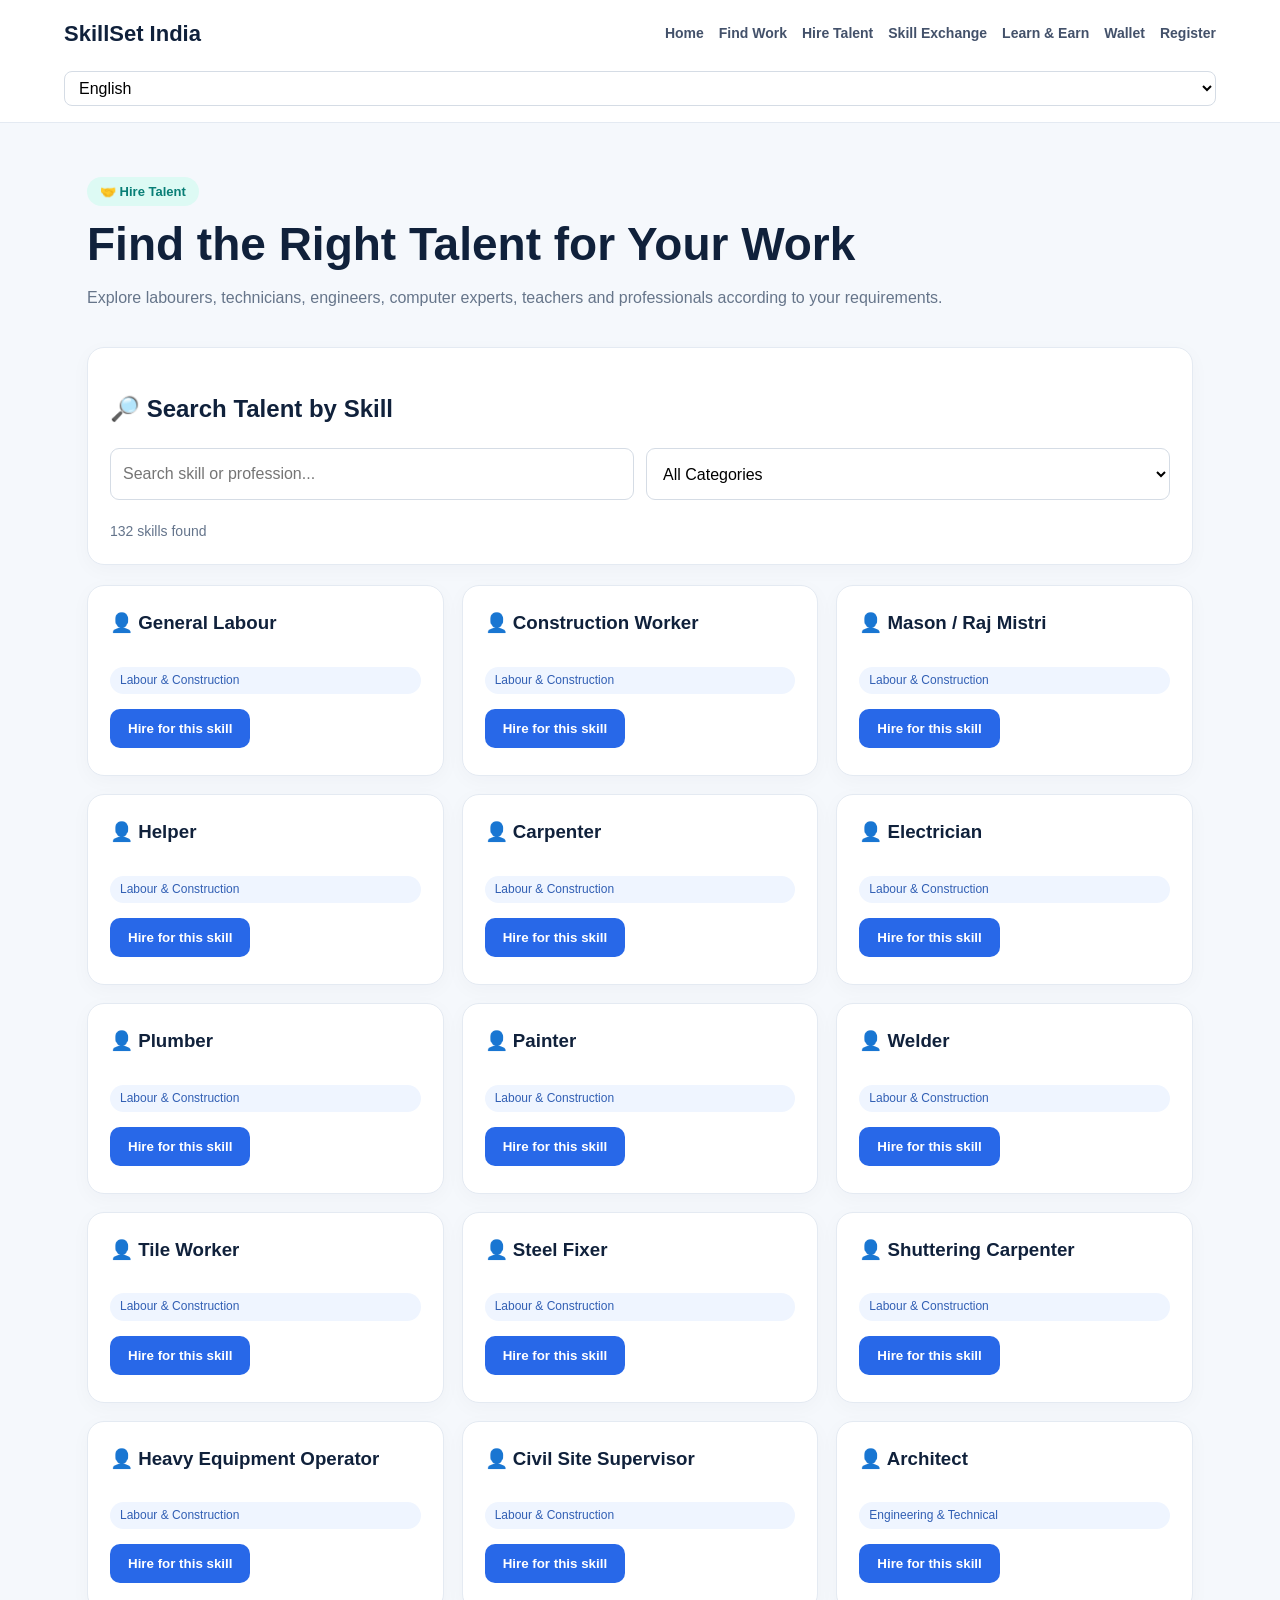
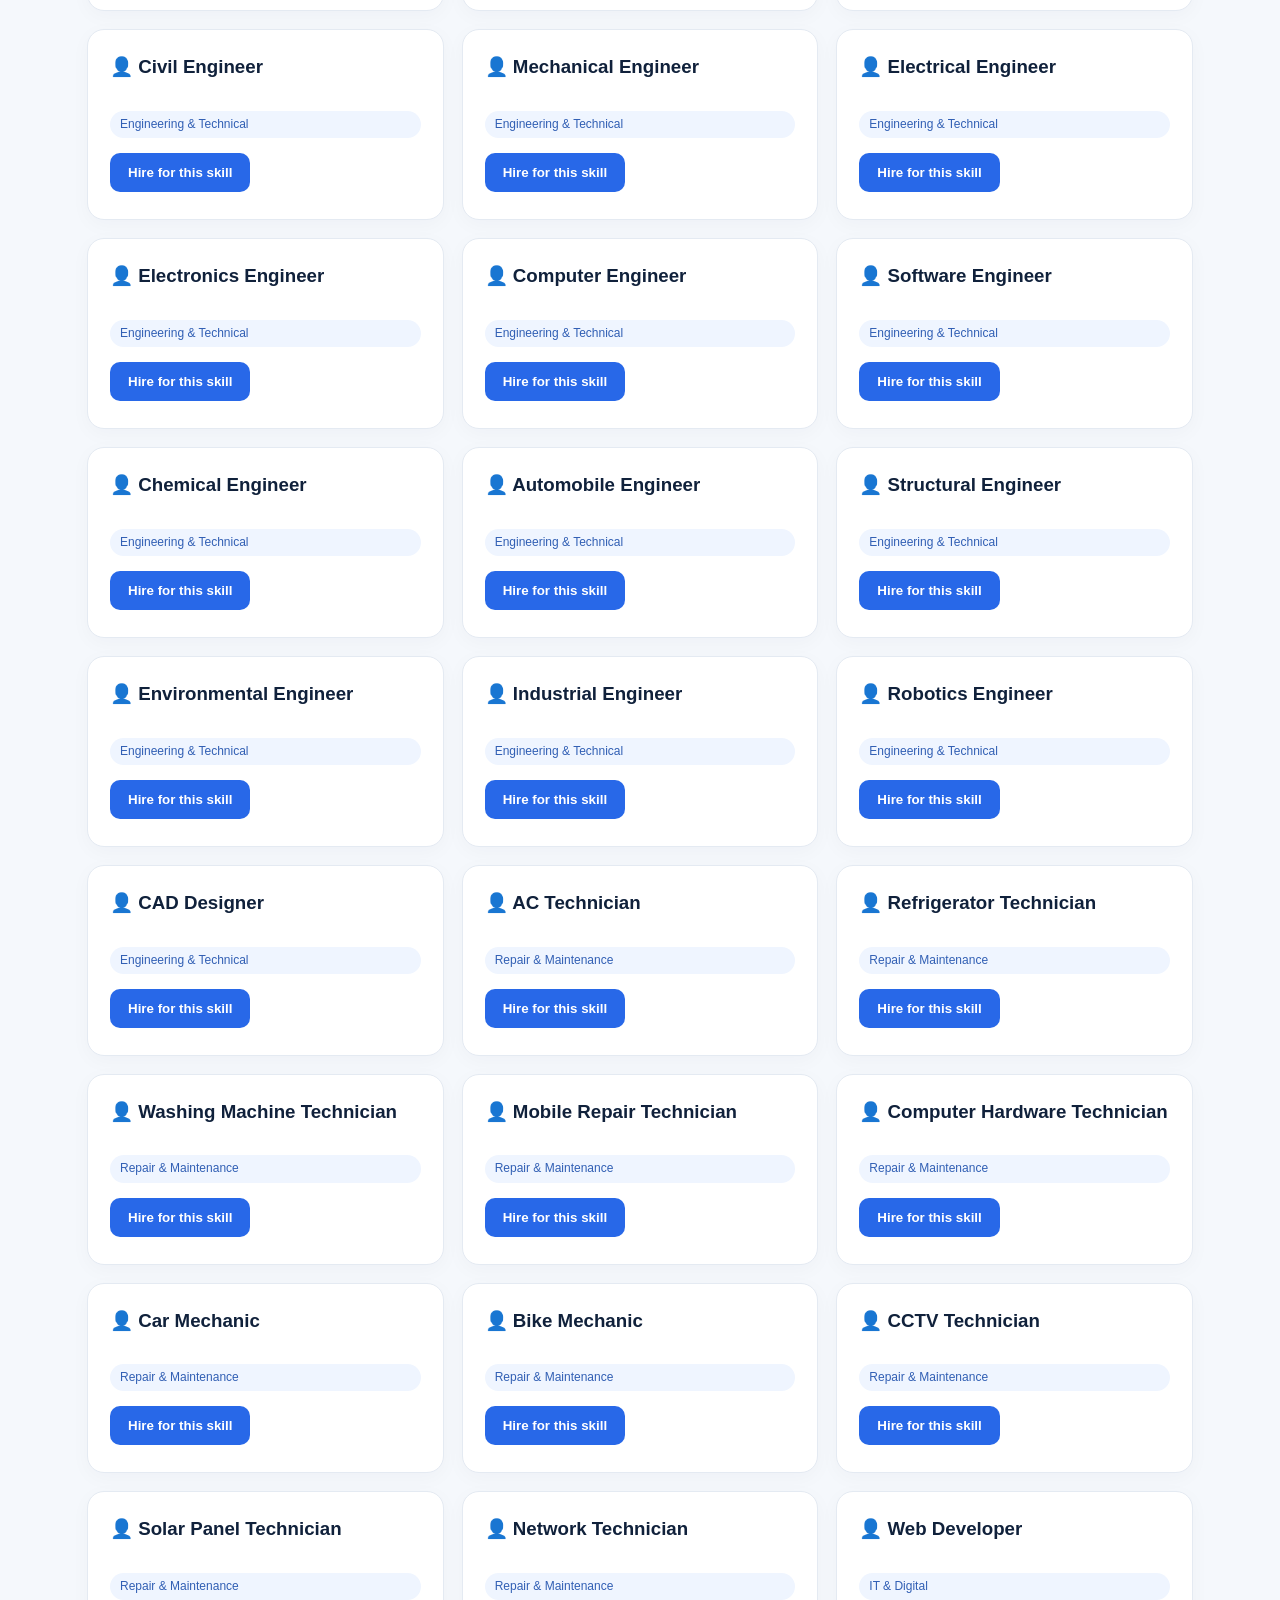
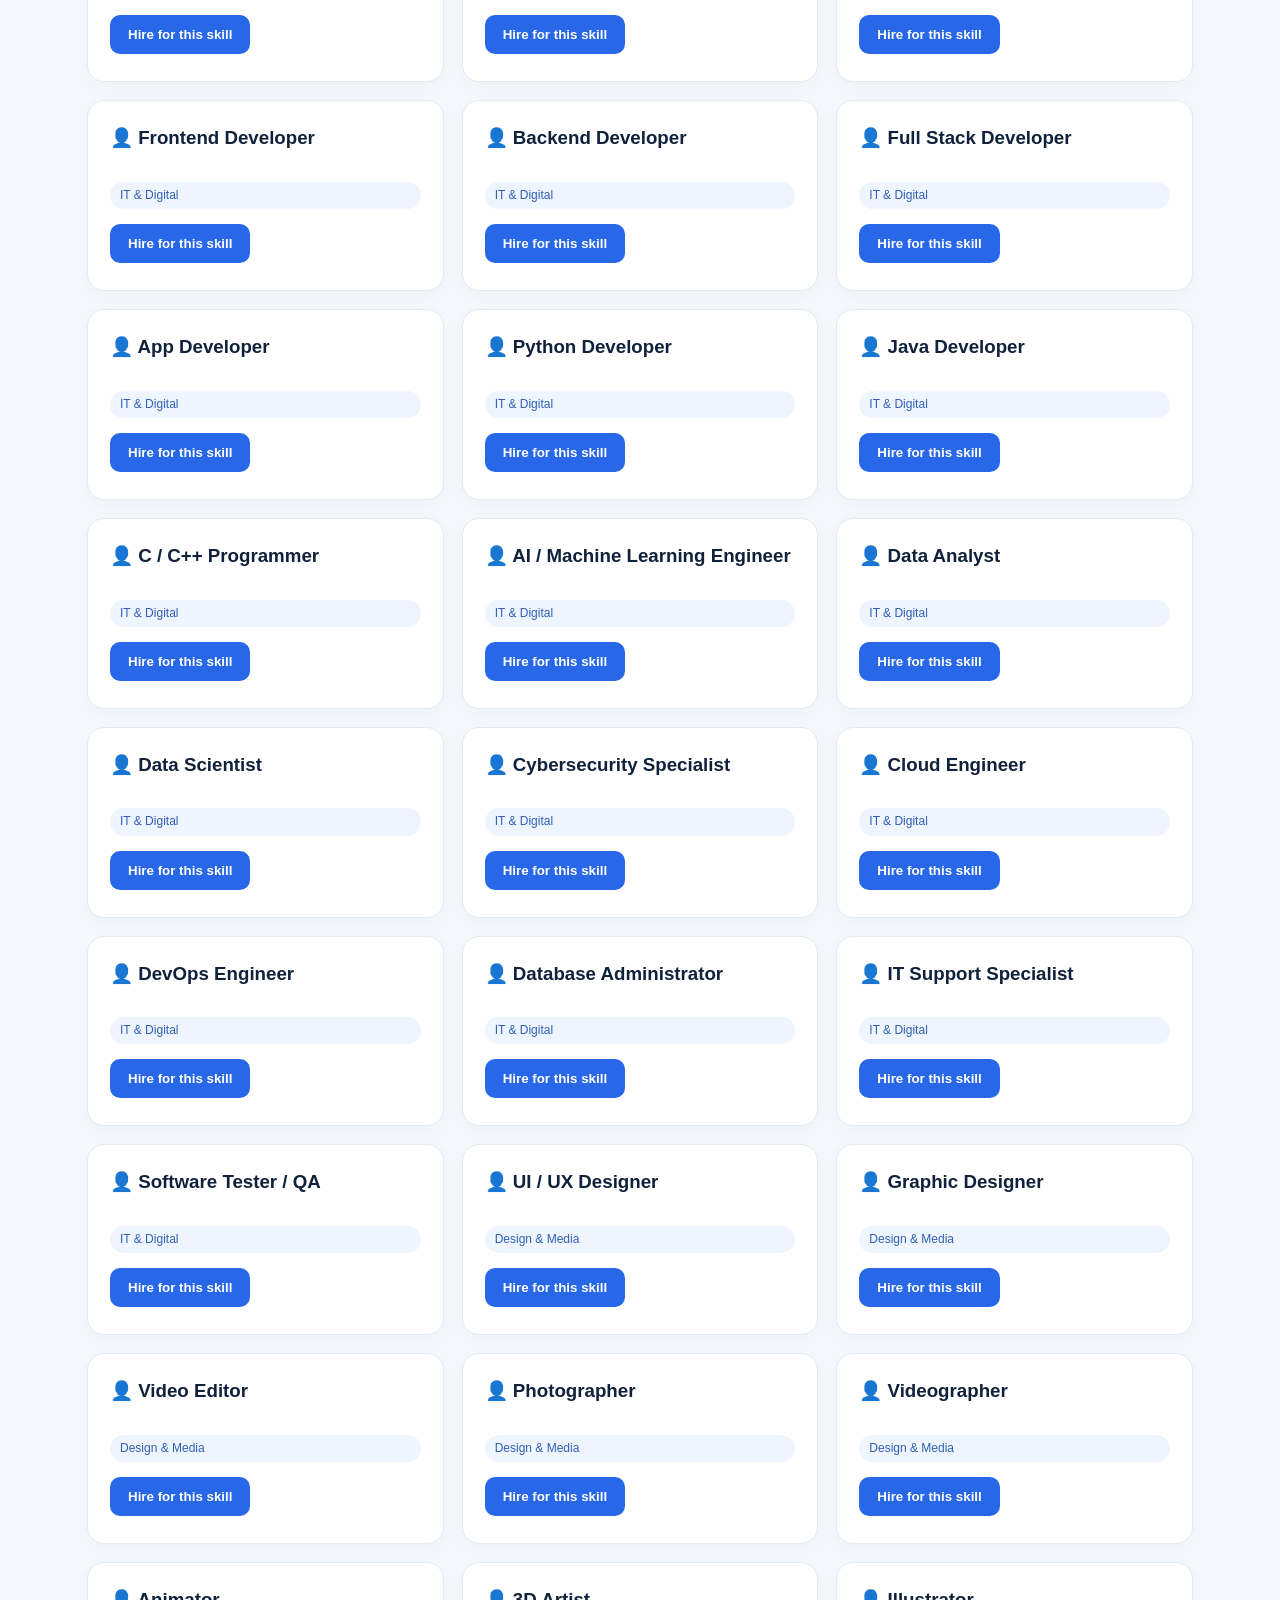
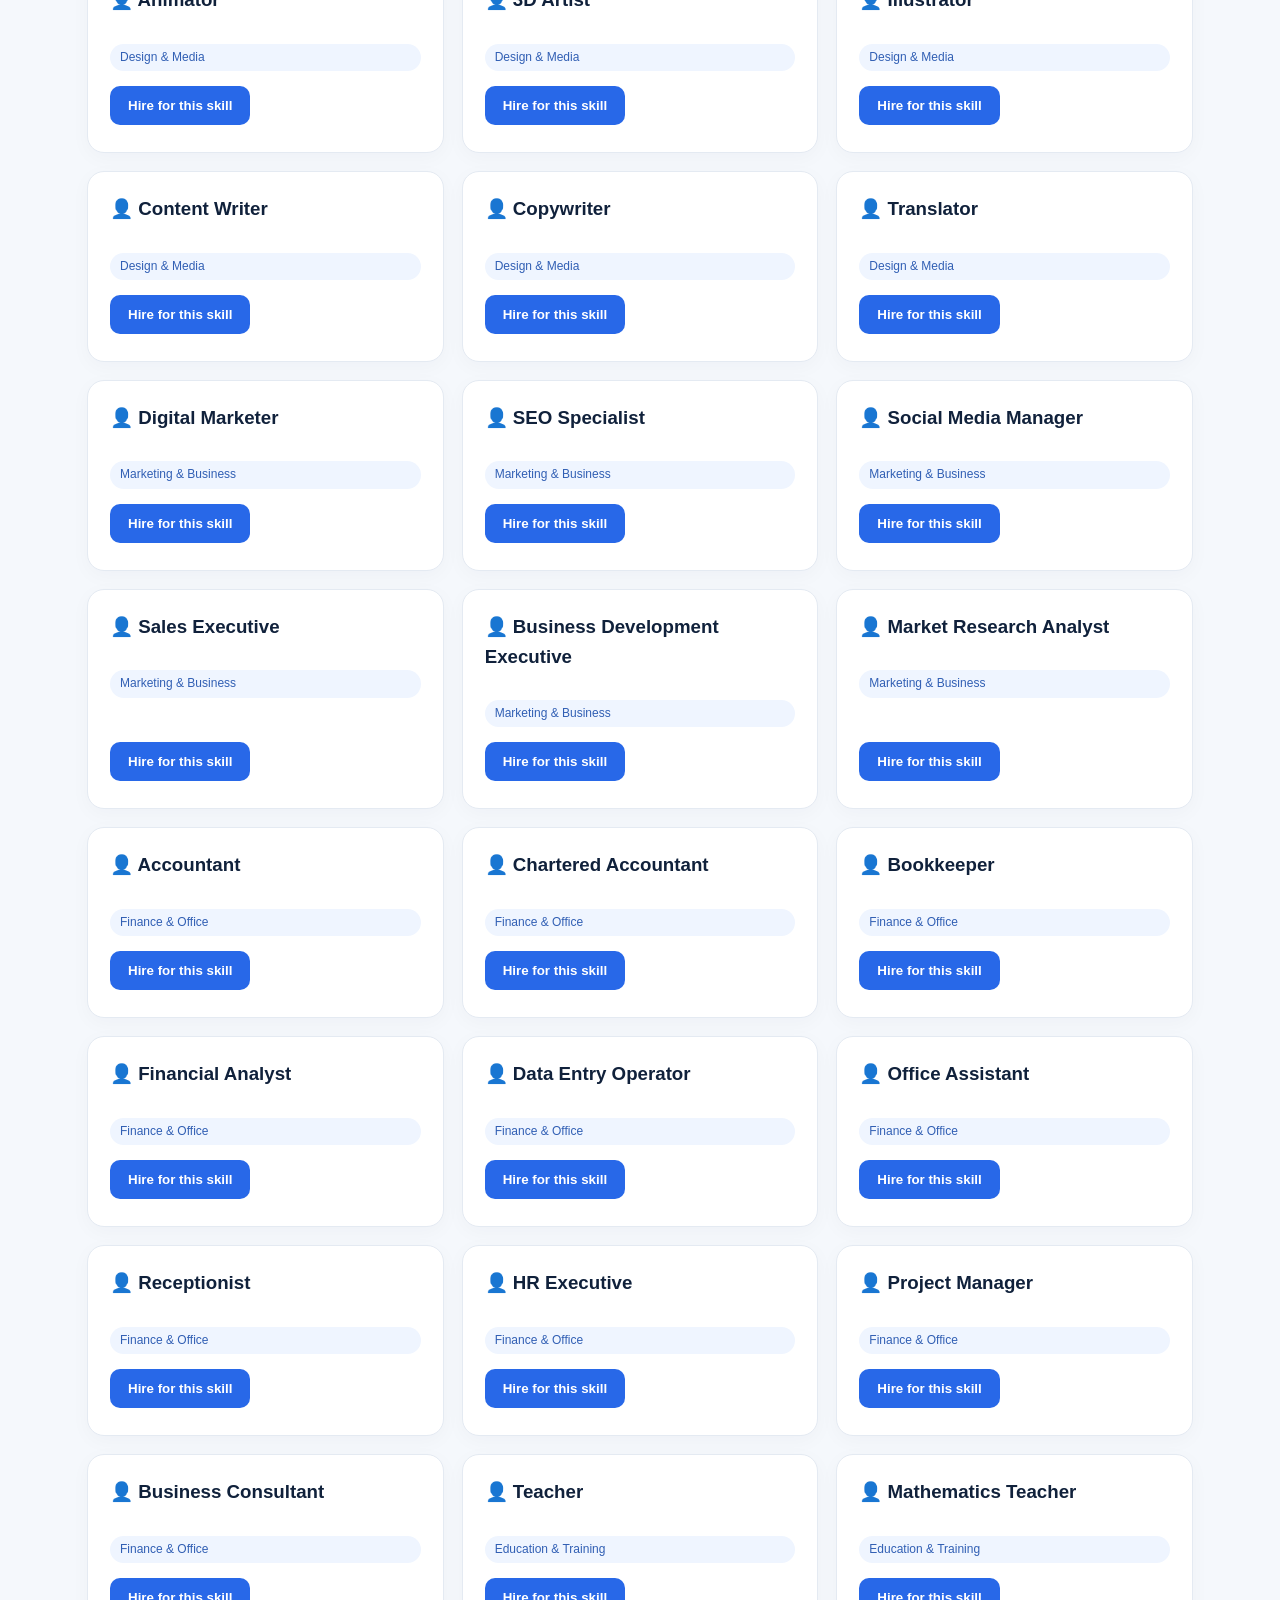
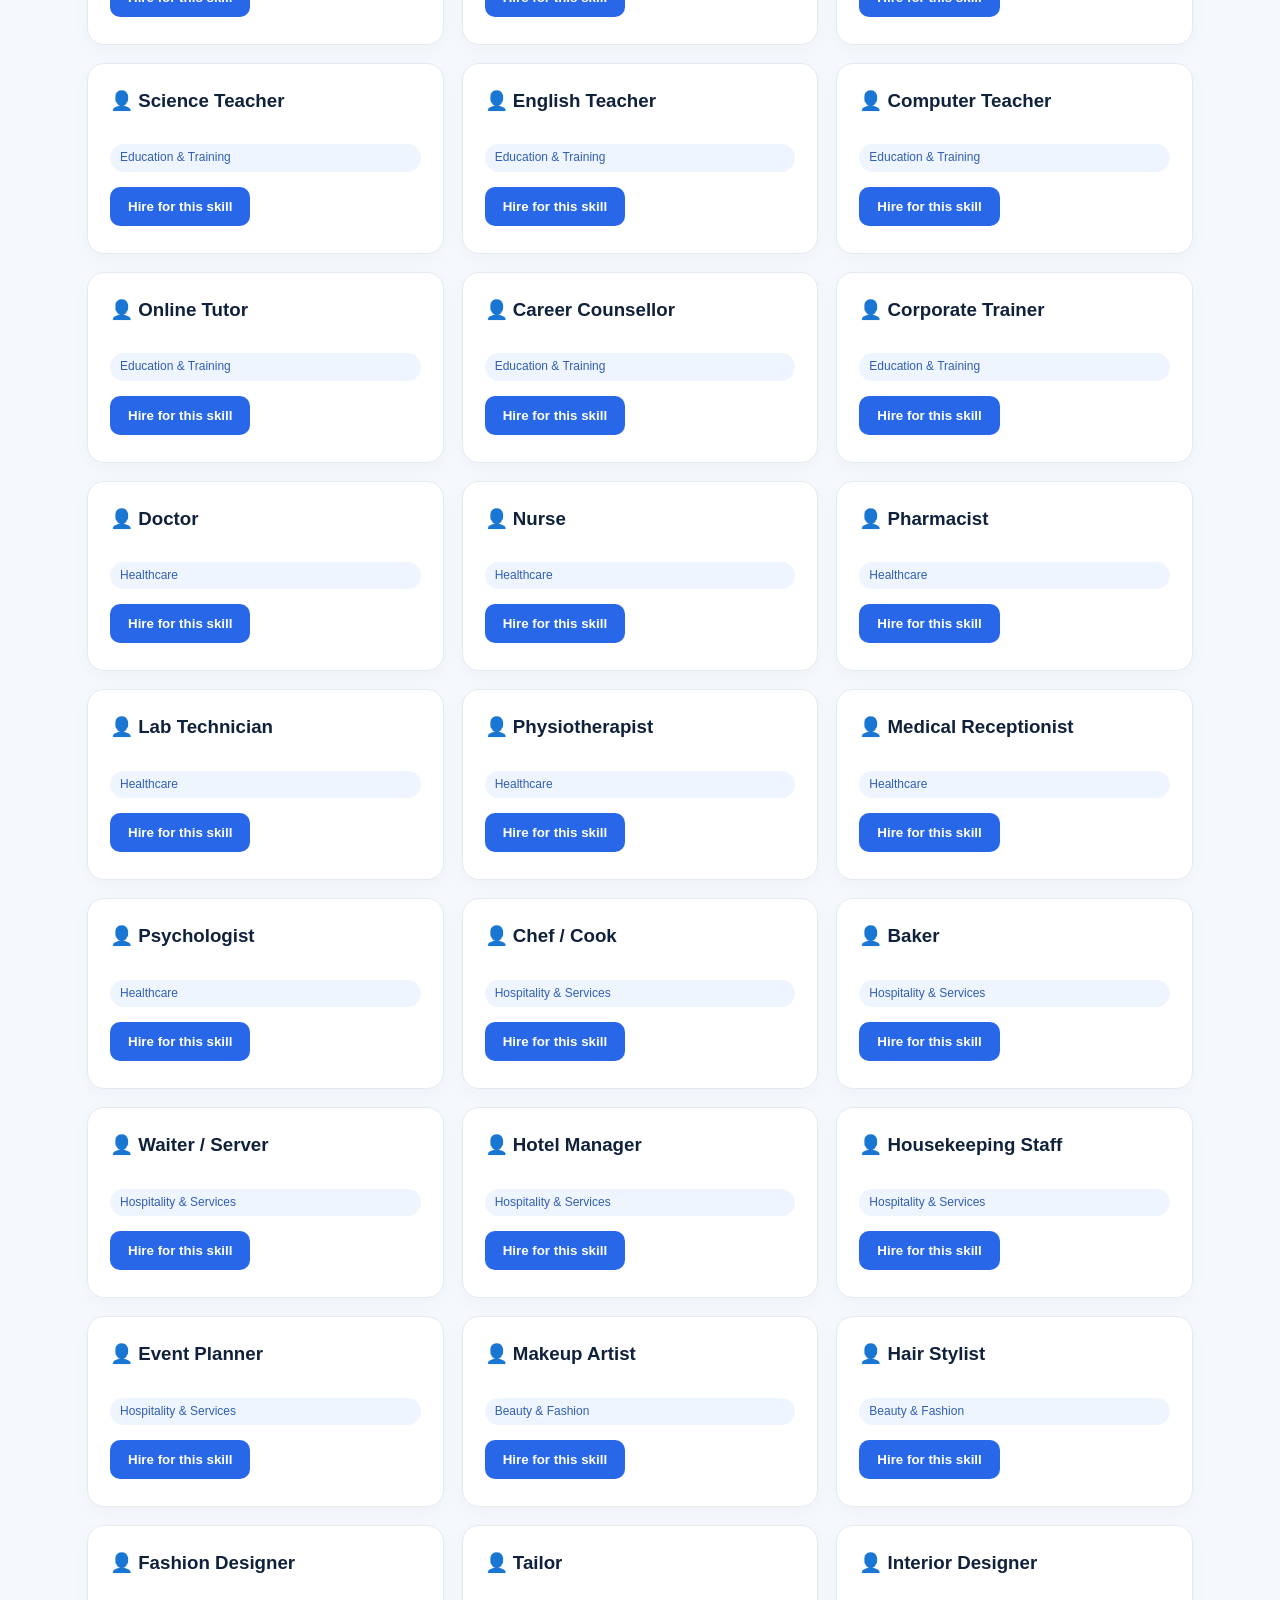
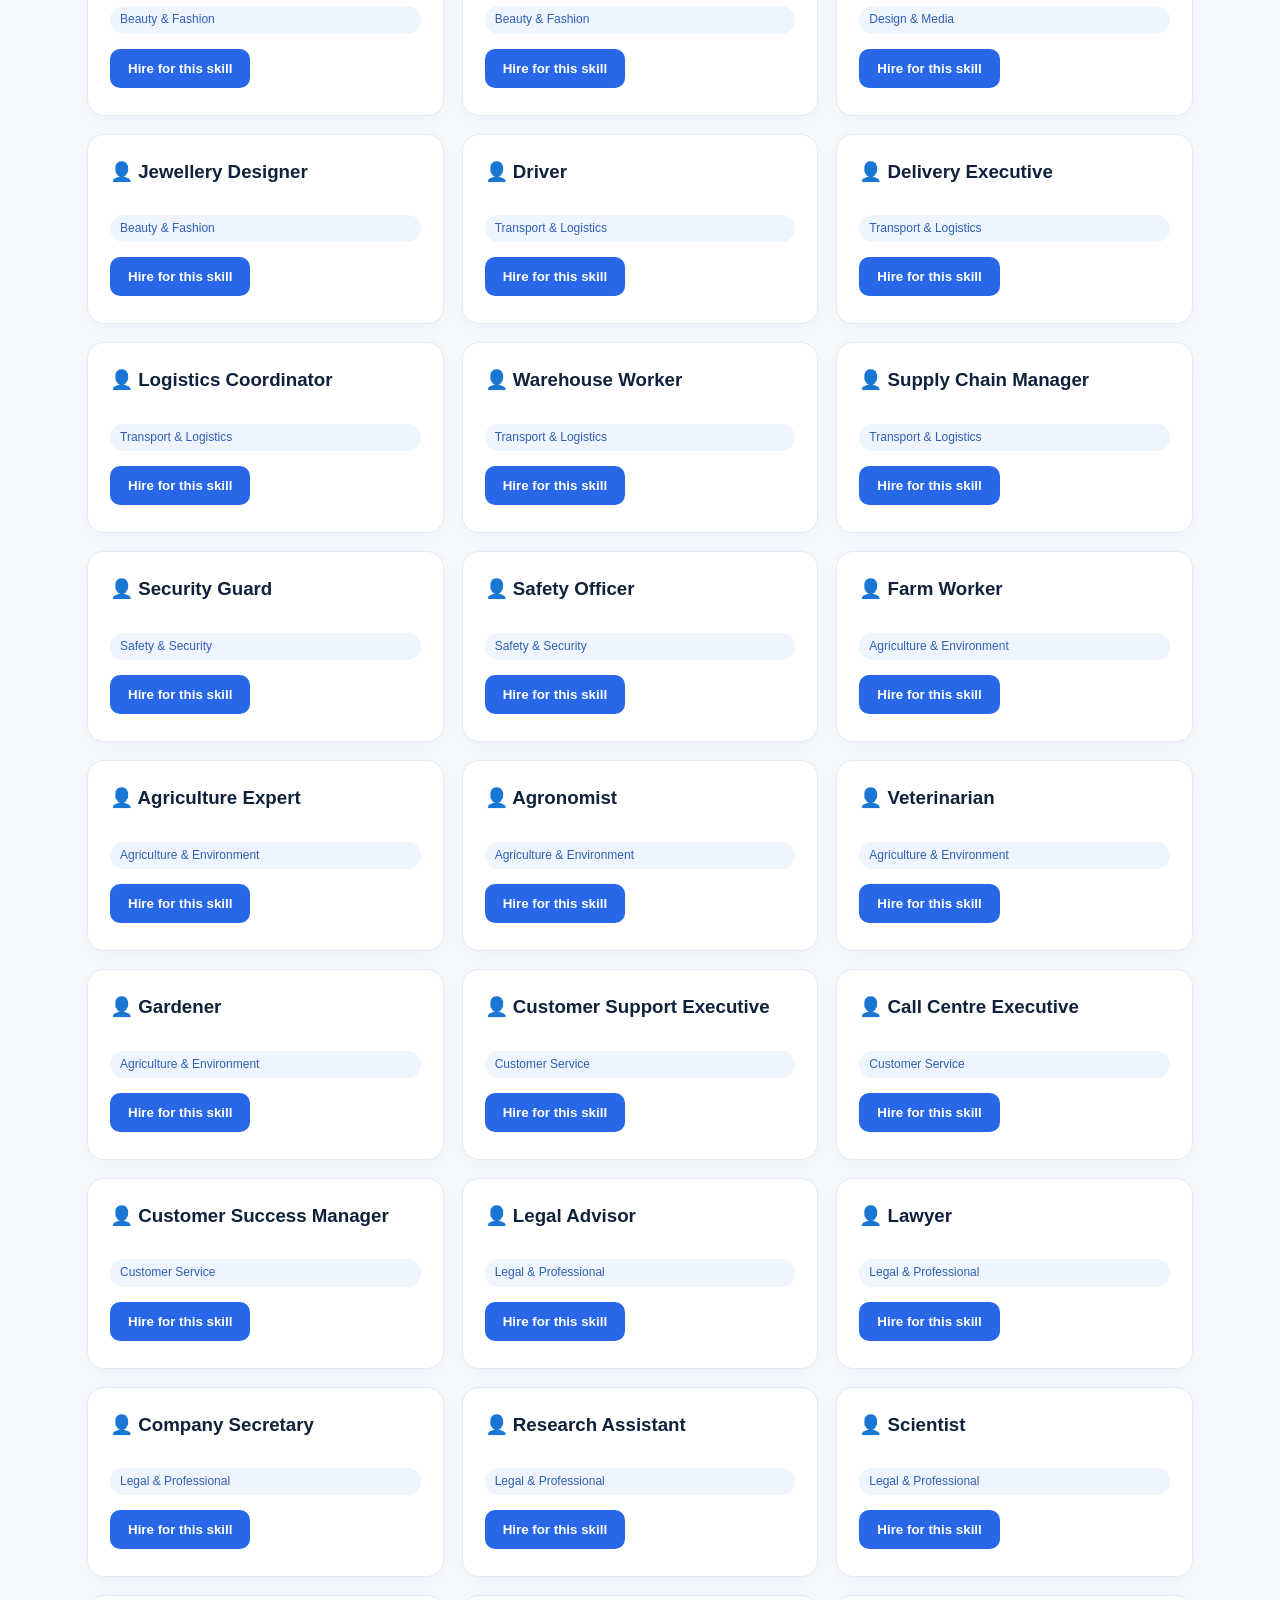
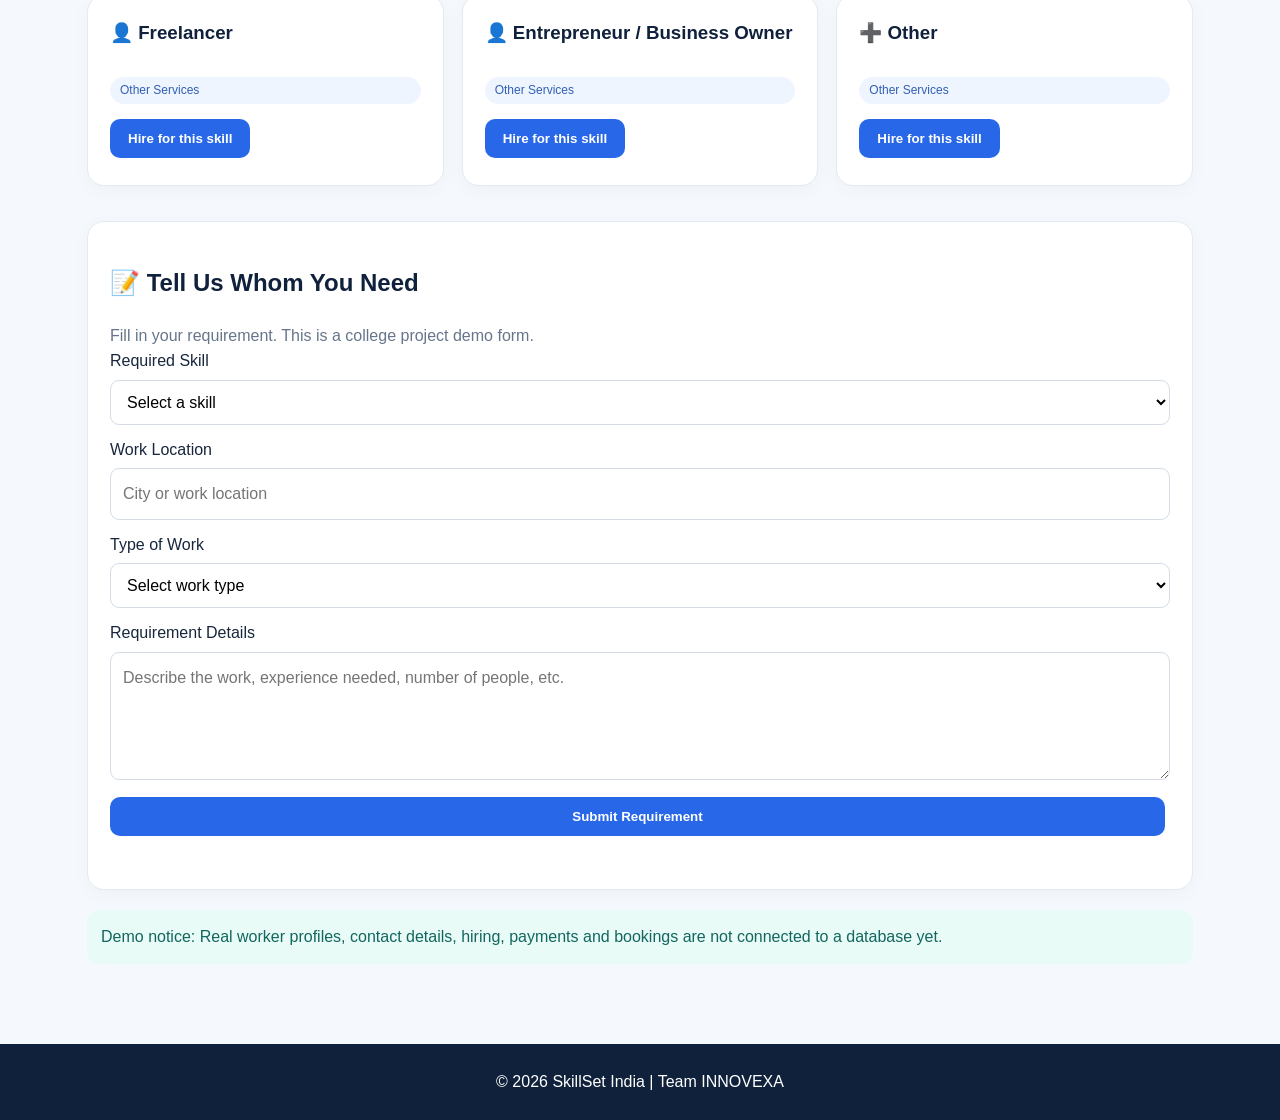
==== commit 48e36aff: "Update hire.html" ====
--- a/hire.html
+++ b/hire.html
@@ -76,7 +76,7 @@
 <body>
 
 <header class="navbar">
-  <a class="logo" href="index.html">🇮🇳 SkillSet India</a>
+  <a class="logo" href="index.html">SkillSet India</a>
 
   <nav>
     <a href="index.html" data-en="Home" data-hi="होम">Home</a>
@@ -805,4 +805,4 @@
 <script src="language.js"></script>
 
 </body>
-</html>+</html>
